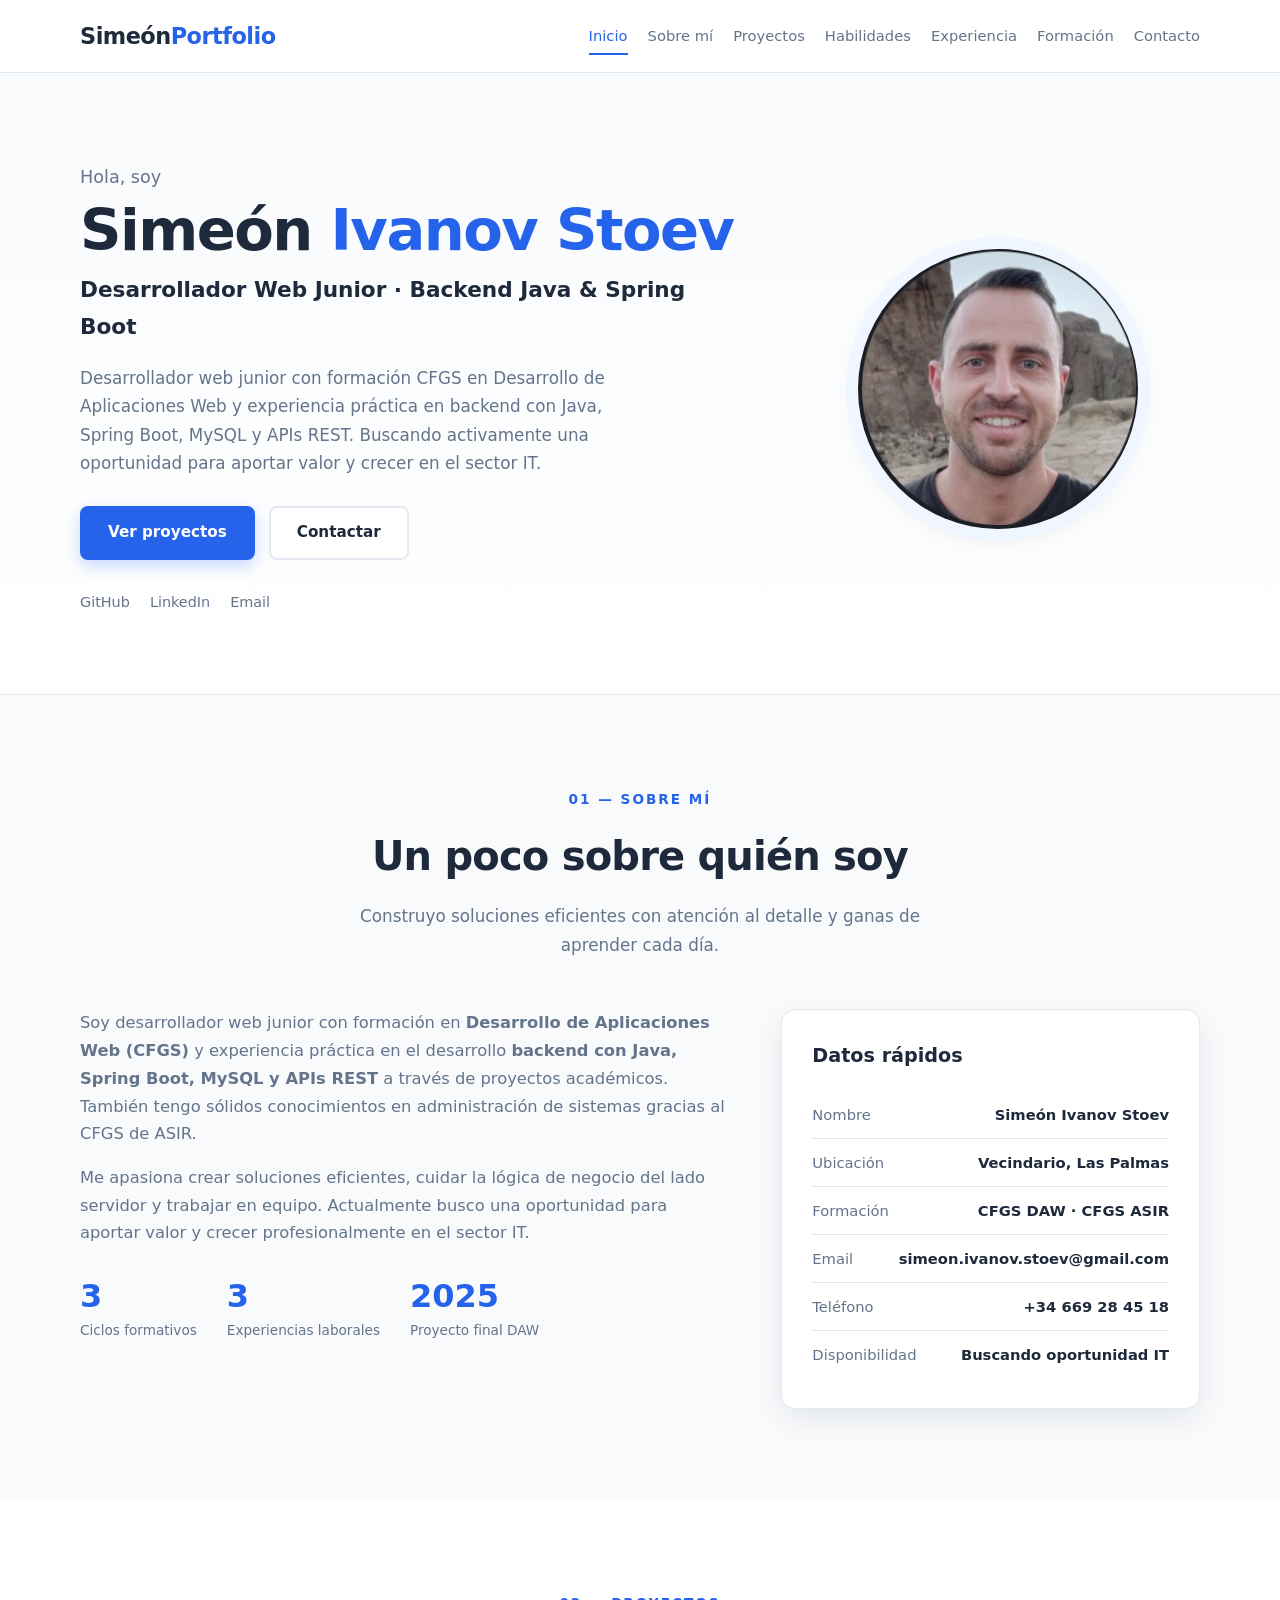
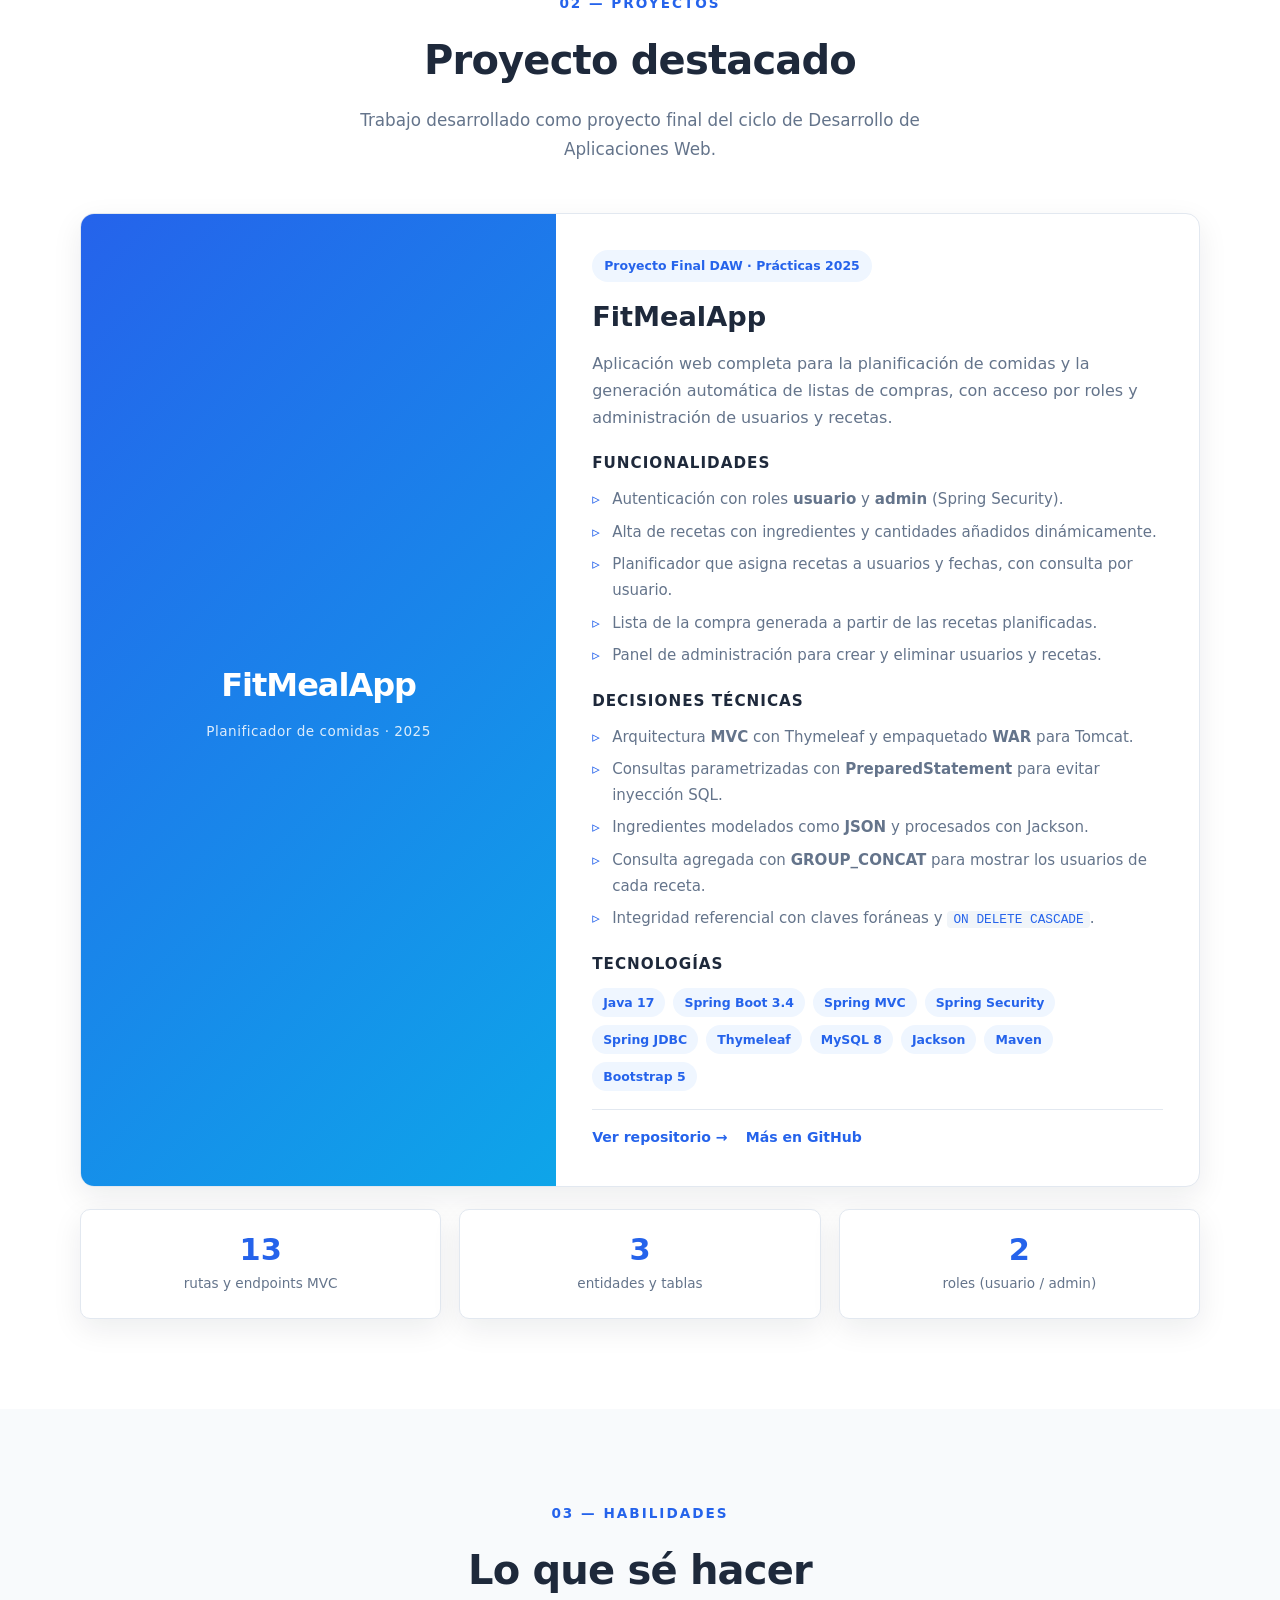
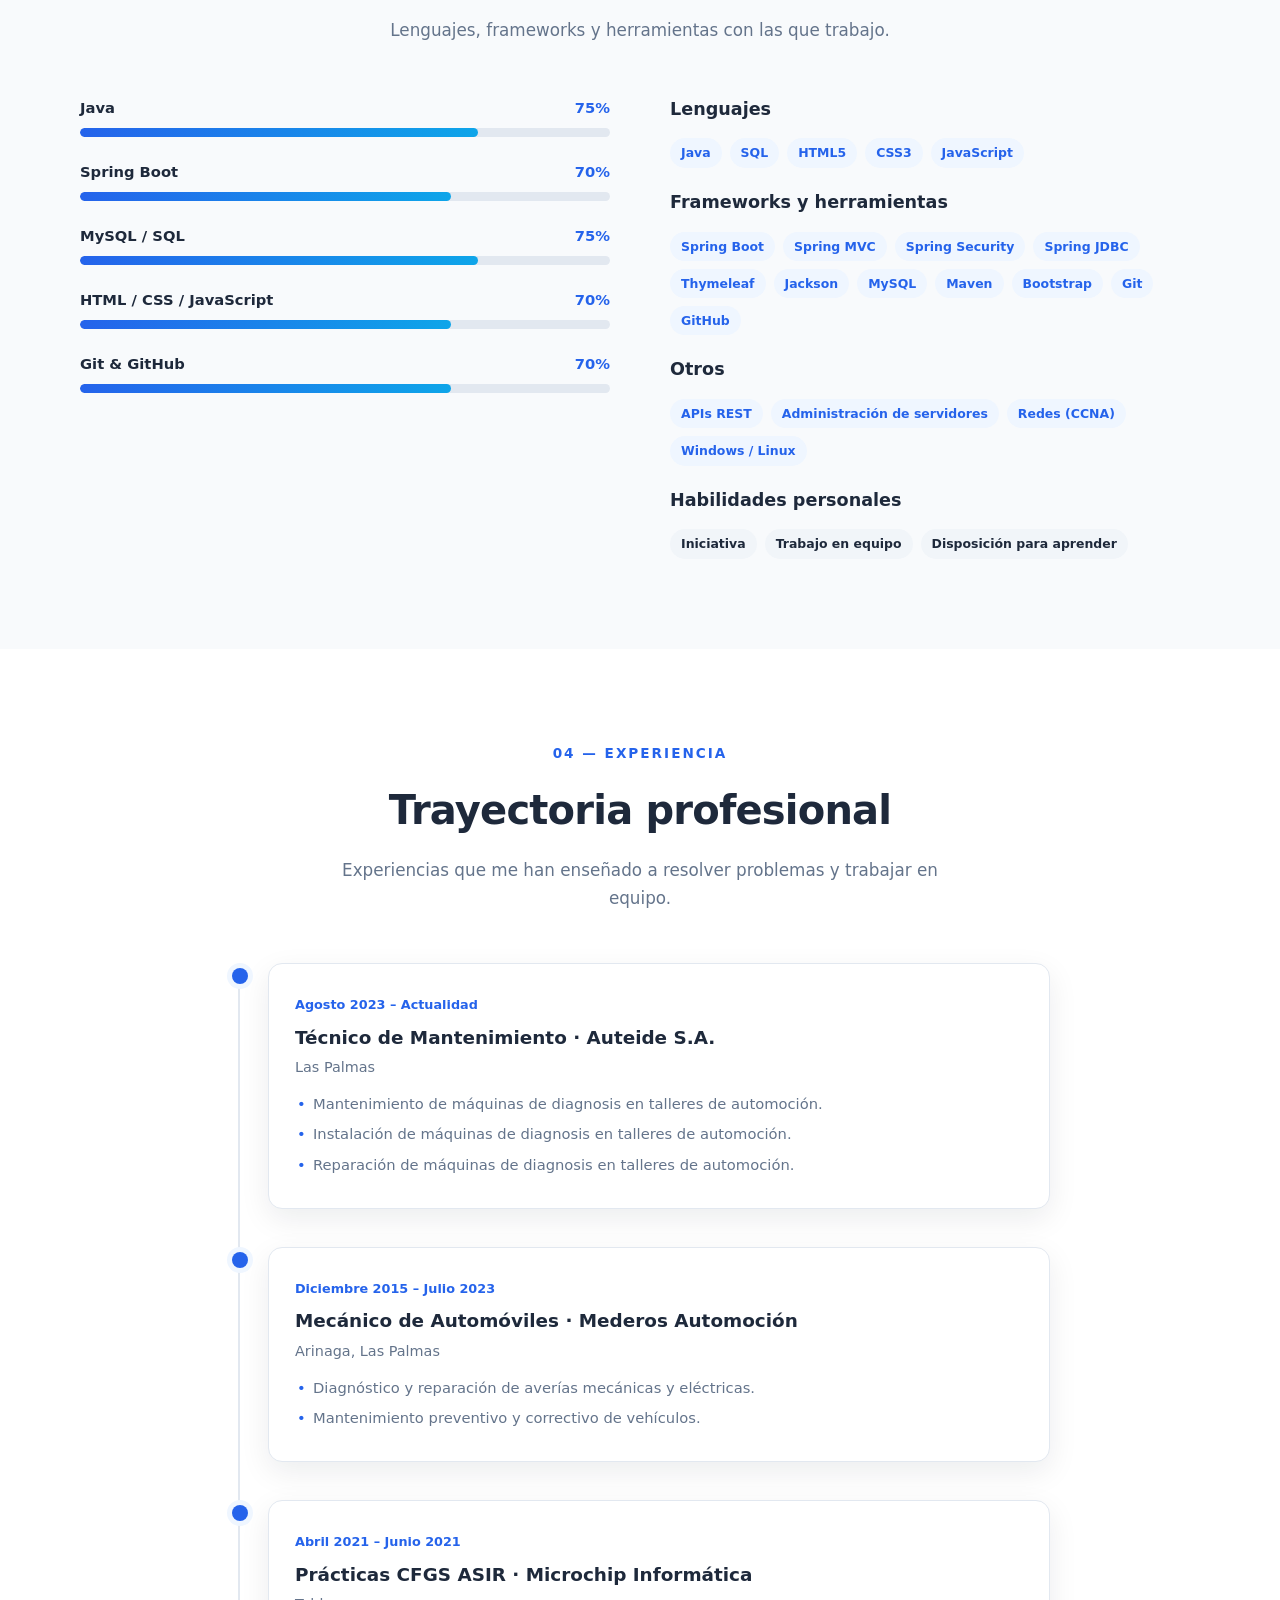
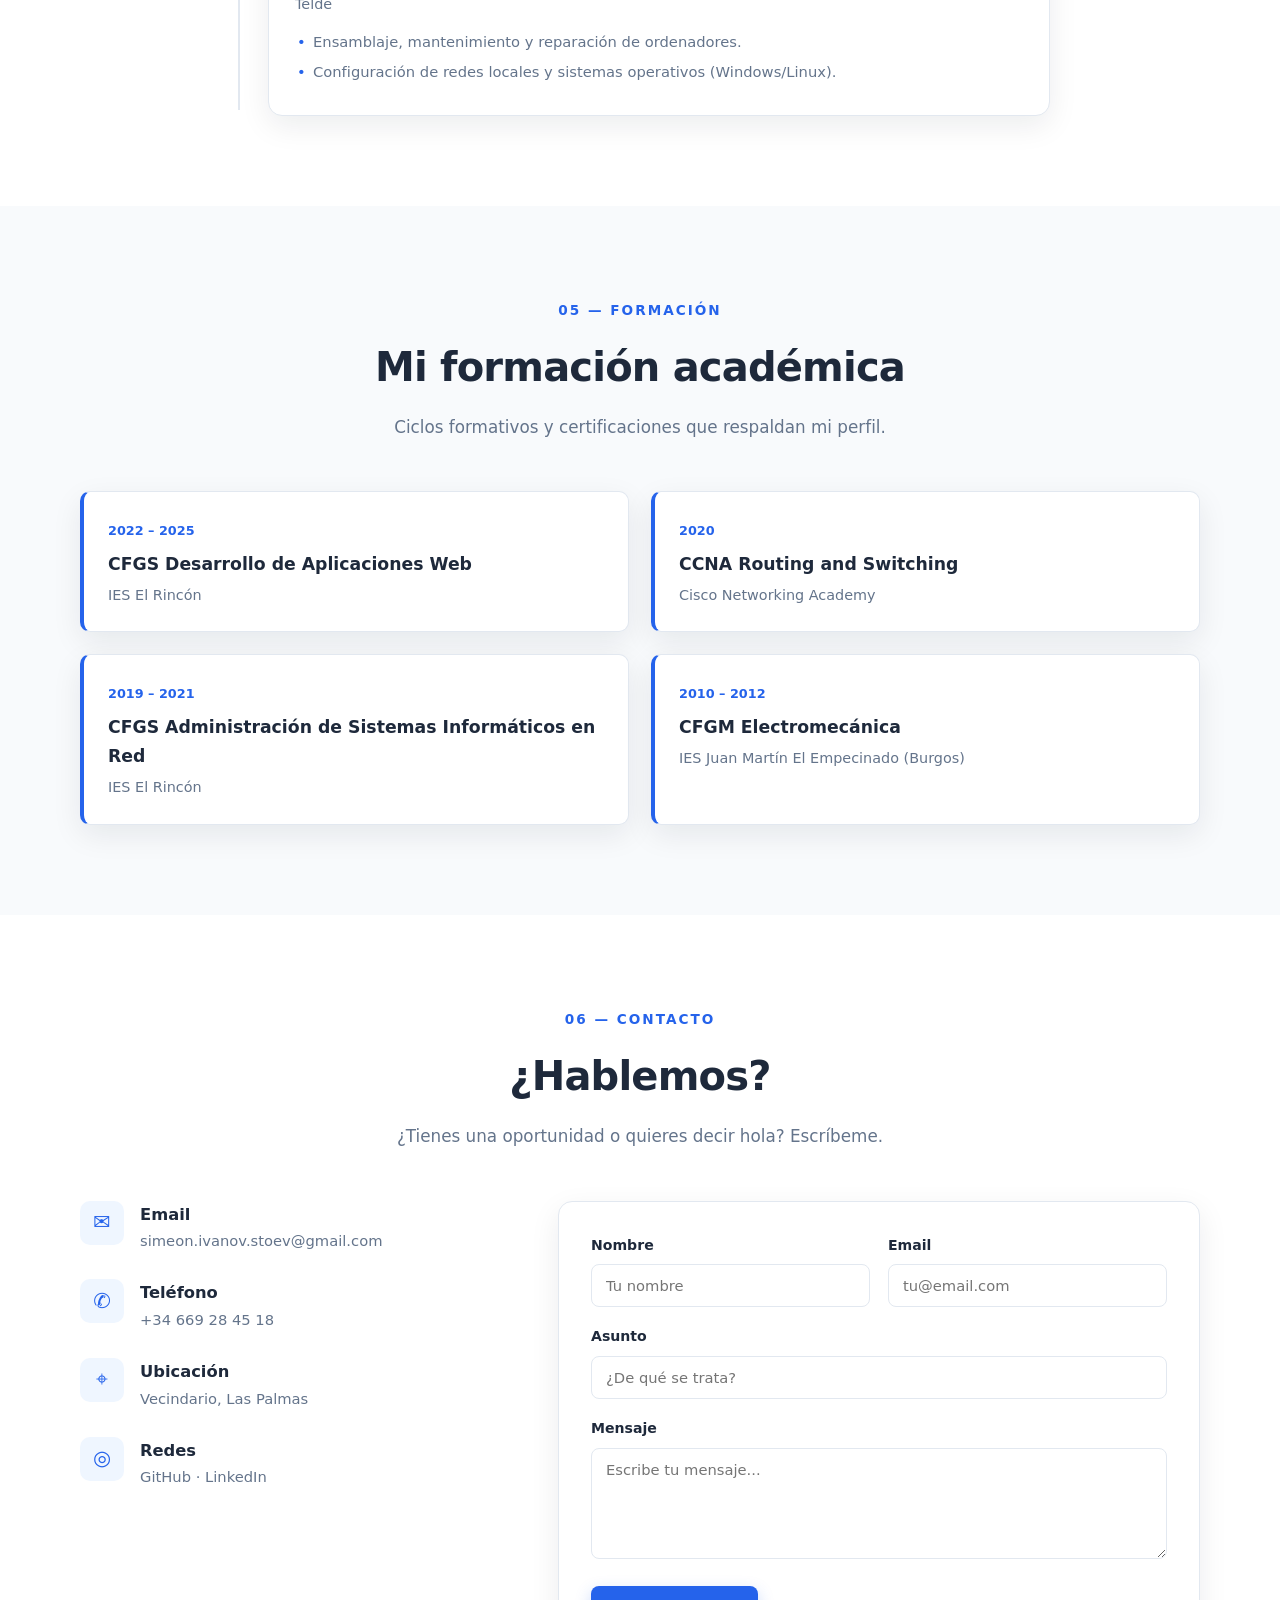
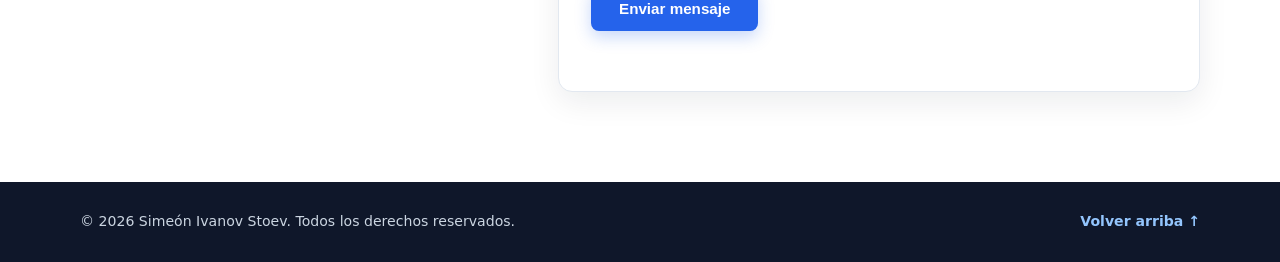
==== index.html @ 57c74ddd "Initial portfolio deployment" ====
<!DOCTYPE html>
<html lang="es">
<head>
  <meta charset="UTF-8" />
  <meta name="viewport" content="width=device-width, initial-scale=1.0" />
  <title>Simeón Ivanov Stoev | Desarrollador Web Junior</title>
  <meta name="description" content="Portfolio de Simeón Ivanov Stoev: proyectos, habilidades, experiencia y formación en desarrollo web y sistemas." />
  <link rel="stylesheet" href="styles.css" />
</head>
<body>
  <!-- ============ HEADER / NAV ============ -->
  <header class="site-header">
    <div class="container header-inner">
      <a href="#inicio" class="logo">Simeón<span>Portfolio</span></a>

      <button class="menu-toggle" id="menuToggle" aria-label="Abrir menú" aria-expanded="false">
        <span></span><span></span><span></span>
      </button>

      <nav class="nav" id="nav">
        <a href="#inicio" class="nav-link active">Inicio</a>
        <a href="#sobre-mi" class="nav-link">Sobre mí</a>
        <a href="#proyectos" class="nav-link">Proyectos</a>
        <a href="#habilidades" class="nav-link">Habilidades</a>
        <a href="#experiencia" class="nav-link">Experiencia</a>
        <a href="#formacion" class="nav-link">Formación</a>
        <a href="#contacto" class="nav-link">Contacto</a>
      </nav>
    </div>
  </header>

  <main>
    <!-- ============ HERO / INICIO ============ -->
    <section id="inicio" class="hero">
      <div class="container hero-inner">
        <div class="hero-text reveal">
          <p class="greeting">Hola, soy</p>
          <h1 class="hero-title">Simeón <span class="accent">Ivanov Stoev</span></h1>
          <h2 class="hero-subtitle">Desarrollador Web Junior · Backend Java &amp; Spring Boot</h2>
          <p class="hero-desc">
            Desarrollador web junior con formación CFGS en Desarrollo de Aplicaciones Web y
            experiencia práctica en backend con Java, Spring Boot, MySQL y APIs REST.
            Buscando activamente una oportunidad para aportar valor y crecer en el sector IT.
          </p>
          <div class="hero-actions">
            <a href="#proyectos" class="btn btn-primary">Ver proyectos</a>
            <a href="#contacto" class="btn btn-outline">Contactar</a>
          </div>
          <div class="social-links">
            <a href="https://github.com/Icemangtr1990" target="_blank" rel="noopener">GitHub</a>
            <a href="https://www.linkedin.com/in/sime%C3%B3n-ivanov-steov-91034862" target="_blank" rel="noopener">LinkedIn</a>
            <a href="mailto:simeon.ivanov.stoev@gmail.com">Email</a>
          </div>
        </div>
        <div class="hero-visual reveal">
          <div class="avatar-frame">
            <img src="foto.png" alt="Foto de Simeón Ivanov Stoev" class="avatar" />
          </div>
        </div>
      </div>
    </section>

    <!-- ============ SOBRE MÍ ============ -->
    <section id="sobre-mi" class="section section-alt">
      <div class="container">
        <div class="section-heading reveal">
          <span class="section-label">01 — Sobre mí</span>
          <h2>Un poco sobre quién soy</h2>
          <p class="section-lead">Construyo soluciones eficientes con atención al detalle y ganas de aprender cada día.</p>
        </div>

        <div class="about-grid">
          <div class="about-text reveal">
            <p>
              Soy desarrollador web junior con formación en <strong>Desarrollo de Aplicaciones Web (CFGS)</strong>
              y experiencia práctica en el desarrollo <strong>backend con Java, Spring Boot, MySQL y APIs REST</strong>
              a través de proyectos académicos. También tengo sólidos conocimientos en administración de sistemas
              gracias al CFGS de ASIR.
            </p>
            <p>
              Me apasiona crear soluciones eficientes, cuidar la lógica de negocio del lado servidor y trabajar
              en equipo. Actualmente busco una oportunidad para aportar valor y crecer profesionalmente en el
              sector IT.
            </p>
            <div class="stats">
              <div class="stat"><strong>3</strong><span>Ciclos formativos</span></div>
              <div class="stat"><strong>3</strong><span>Experiencias laborales</span></div>
              <div class="stat"><strong>2025</strong><span>Proyecto final DAW</span></div>
            </div>
          </div>
          <div class="about-card reveal">
            <h3>Datos rápidos</h3>
            <ul class="info-list">
              <li><span>Nombre</span><strong>Simeón Ivanov Stoev</strong></li>
              <li><span>Ubicación</span><strong>Vecindario, Las Palmas</strong></li>
              <li><span>Formación</span><strong>CFGS DAW · CFGS ASIR</strong></li>
              <li><span>Email</span><strong>simeon.ivanov.stoev@gmail.com</strong></li>
              <li><span>Teléfono</span><strong>+34 669 28 45 18</strong></li>
              <li><span>Disponibilidad</span><strong>Buscando oportunidad IT</strong></li>
            </ul>
          </div>
        </div>
      </div>
    </section>

    <!-- ============ PROYECTOS ============ -->
    <section id="proyectos" class="section">
      <div class="container">
        <div class="section-heading reveal">
          <span class="section-label">02 — Proyectos</span>
          <h2>Proyecto destacado</h2>
          <p class="section-lead">Trabajo desarrollado como proyecto final del ciclo de Desarrollo de Aplicaciones Web.</p>
        </div>

        <article class="featured-project reveal">
          <div class="featured-visual">
            <span>FitMealApp</span>
            <small>Planificador de comidas · 2025</small>
          </div>
          <div class="featured-body">
            <span class="project-badge">Proyecto Final DAW · Prácticas 2025</span>
            <h3>FitMealApp</h3>
            <p>
              Aplicación web completa para la planificación de comidas y la generación automática
              de listas de compras, con acceso por roles y administración de usuarios y recetas.
            </p>

            <h4>Funcionalidades</h4>
            <ul class="featured-list">
              <li>Autenticación con roles <strong>usuario</strong> y <strong>admin</strong> (Spring Security).</li>
              <li>Alta de recetas con ingredientes y cantidades añadidos dinámicamente.</li>
              <li>Planificador que asigna recetas a usuarios y fechas, con consulta por usuario.</li>
              <li>Lista de la compra generada a partir de las recetas planificadas.</li>
              <li>Panel de administración para crear y eliminar usuarios y recetas.</li>
            </ul>

            <h4>Decisiones técnicas</h4>
            <ul class="featured-list">
              <li>Arquitectura <strong>MVC</strong> con Thymeleaf y empaquetado <strong>WAR</strong> para Tomcat.</li>
              <li>Consultas parametrizadas con <strong>PreparedStatement</strong> para evitar inyección SQL.</li>
              <li>Ingredientes modelados como <strong>JSON</strong> y procesados con Jackson.</li>
              <li>Consulta agregada con <strong>GROUP_CONCAT</strong> para mostrar los usuarios de cada receta.</li>
              <li>Integridad referencial con claves foráneas y <code>ON DELETE CASCADE</code>.</li>
            </ul>

            <h4>Tecnologías</h4>
            <div class="tags">
              <span>Java 17</span><span>Spring Boot 3.4</span><span>Spring MVC</span>
              <span>Spring Security</span><span>Spring JDBC</span><span>Thymeleaf</span>
              <span>MySQL 8</span><span>Jackson</span><span>Maven</span><span>Bootstrap 5</span>
            </div>
            <div class="project-links">
              <a href="https://github.com/Icemangtr1990/FitMealApp" target="_blank" rel="noopener">Ver repositorio →</a>
              <a href="https://github.com/Icemangtr1990" target="_blank" rel="noopener">Más en GitHub</a>
            </div>
          </div>
        </article>

        <div class="project-highlights reveal">
          <div class="highlight"><strong>13</strong><span>rutas y endpoints MVC</span></div>
          <div class="highlight"><strong>3</strong><span>entidades y tablas</span></div>
          <div class="highlight"><strong>2</strong><span>roles (usuario / admin)</span></div>
        </div>
      </div>
    </section>

    <!-- ============ HABILIDADES ============ -->
    <section id="habilidades" class="section section-alt">
      <div class="container">
        <div class="section-heading reveal">
          <span class="section-label">03 — Habilidades</span>
          <h2>Lo que sé hacer</h2>
          <p class="section-lead">Lenguajes, frameworks y herramientas con las que trabajo.</p>
        </div>

        <div class="skills-layout">
          <div class="skills-bars reveal">
            <div class="skill">
              <div class="skill-info"><span>Java</span><span>75%</span></div>
              <div class="bar"><span style="--level: 75%"></span></div>
            </div>
            <div class="skill">
              <div class="skill-info"><span>Spring Boot</span><span>70%</span></div>
              <div class="bar"><span style="--level: 70%"></span></div>
            </div>
            <div class="skill">
              <div class="skill-info"><span>MySQL / SQL</span><span>75%</span></div>
              <div class="bar"><span style="--level: 75%"></span></div>
            </div>
            <div class="skill">
              <div class="skill-info"><span>HTML / CSS / JavaScript</span><span>70%</span></div>
              <div class="bar"><span style="--level: 70%"></span></div>
            </div>
            <div class="skill">
              <div class="skill-info"><span>Git &amp; GitHub</span><span>70%</span></div>
              <div class="bar"><span style="--level: 70%"></span></div>
            </div>
          </div>

          <div class="skills-tags reveal">
            <h3>Lenguajes</h3>
            <div class="tag-cloud">
              <span>Java</span><span>SQL</span><span>HTML5</span><span>CSS3</span><span>JavaScript</span>
            </div>
            <h3>Frameworks y herramientas</h3>
            <div class="tag-cloud">
              <span>Spring Boot</span><span>Spring MVC</span><span>Spring Security</span>
              <span>Spring JDBC</span><span>Thymeleaf</span><span>Jackson</span>
              <span>MySQL</span><span>Maven</span><span>Bootstrap</span><span>Git</span><span>GitHub</span>
            </div>
            <h3>Otros</h3>
            <div class="tag-cloud">
              <span>APIs REST</span><span>Administración de servidores</span>
              <span>Redes (CCNA)</span><span>Windows / Linux</span>
            </div>
            <h3>Habilidades personales</h3>
            <div class="tag-cloud soft">
              <span>Iniciativa</span><span>Trabajo en equipo</span><span>Disposición para aprender</span>
            </div>
          </div>
        </div>
      </div>
    </section>

    <!-- ============ EXPERIENCIA ============ -->
    <section id="experiencia" class="section">
      <div class="container">
        <div class="section-heading reveal">
          <span class="section-label">04 — Experiencia</span>
          <h2>Trayectoria profesional</h2>
          <p class="section-lead">Experiencias que me han enseñado a resolver problemas y trabajar en equipo.</p>
        </div>

        <div class="timeline">
          <article class="timeline-item reveal">
            <div class="timeline-marker"></div>
            <div class="timeline-content">
              <span class="timeline-date">Agosto 2023 – Actualidad</span>
              <h3>Técnico de Mantenimiento · Auteide S.A.</h3>
              <p class="timeline-place">Las Palmas</p>
              <ul>
                <li>Mantenimiento de máquinas de diagnosis en talleres de automoción.</li>
                <li>Instalación de máquinas de diagnosis en talleres de automoción.</li>
                <li>Reparación de máquinas de diagnosis en talleres de automoción.</li>
              </ul>
            </div>
          </article>

          <article class="timeline-item reveal">
            <div class="timeline-marker"></div>
            <div class="timeline-content">
              <span class="timeline-date">Diciembre 2015 – Julio 2023</span>
              <h3>Mecánico de Automóviles · Mederos Automoción</h3>
              <p class="timeline-place">Arinaga, Las Palmas</p>
              <ul>
                <li>Diagnóstico y reparación de averías mecánicas y eléctricas.</li>
                <li>Mantenimiento preventivo y correctivo de vehículos.</li>
              </ul>
            </div>
          </article>

          <article class="timeline-item reveal">
            <div class="timeline-marker"></div>
            <div class="timeline-content">
              <span class="timeline-date">Abril 2021 – Junio 2021</span>
              <h3>Prácticas CFGS ASIR · Microchip Informática</h3>
              <p class="timeline-place">Telde</p>
              <ul>
                <li>Ensamblaje, mantenimiento y reparación de ordenadores.</li>
                <li>Configuración de redes locales y sistemas operativos (Windows/Linux).</li>
              </ul>
            </div>
          </article>
        </div>
      </div>
    </section>

    <!-- ============ FORMACIÓN ============ -->
    <section id="formacion" class="section section-alt">
      <div class="container">
        <div class="section-heading reveal">
          <span class="section-label">05 — Formación</span>
          <h2>Mi formación académica</h2>
          <p class="section-lead">Ciclos formativos y certificaciones que respaldan mi perfil.</p>
        </div>

        <div class="education-grid">
          <article class="edu-card reveal">
            <span class="edu-year">2022 – 2025</span>
            <h3>CFGS Desarrollo de Aplicaciones Web</h3>
            <p class="edu-place">IES El Rincón</p>
          </article>
          <article class="edu-card reveal">
            <span class="edu-year">2020</span>
            <h3>CCNA Routing and Switching</h3>
            <p class="edu-place">Cisco Networking Academy</p>
          </article>
          <article class="edu-card reveal">
            <span class="edu-year">2019 – 2021</span>
            <h3>CFGS Administración de Sistemas Informáticos en Red</h3>
            <p class="edu-place">IES El Rincón</p>
          </article>
          <article class="edu-card reveal">
            <span class="edu-year">2010 – 2012</span>
            <h3>CFGM Electromecánica</h3>
            <p class="edu-place">IES Juan Martín El Empecinado (Burgos)</p>
          </article>
        </div>
      </div>
    </section>

    <!-- ============ CONTACTO ============ -->
    <section id="contacto" class="section">
      <div class="container">
        <div class="section-heading reveal">
          <span class="section-label">06 — Contacto</span>
          <h2>¿Hablemos?</h2>
          <p class="section-lead">¿Tienes una oportunidad o quieres decir hola? Escríbeme.</p>
        </div>

        <div class="contact-layout">
          <div class="contact-info reveal">
            <div class="contact-item">
              <div class="contact-icon">✉</div>
              <div><h3>Email</h3><p>simeon.ivanov.stoev@gmail.com</p></div>
            </div>
            <div class="contact-item">
              <div class="contact-icon">✆</div>
              <div><h3>Teléfono</h3><p>+34 669 28 45 18</p></div>
            </div>
            <div class="contact-item">
              <div class="contact-icon">⌖</div>
              <div><h3>Ubicación</h3><p>Vecindario, Las Palmas</p></div>
            </div>
            <div class="contact-item">
              <div class="contact-icon">◎</div>
              <div><h3>Redes</h3><p>GitHub · LinkedIn</p></div>
            </div>
          </div>

          <form class="contact-form reveal" id="contactForm">
            <div class="form-row">
              <div class="form-group">
                <label for="nombre">Nombre</label>
                <input type="text" id="nombre" name="nombre" placeholder="Tu nombre" required />
              </div>
              <div class="form-group">
                <label for="email">Email</label>
                <input type="email" id="email" name="email" placeholder="tu@email.com" required />
              </div>
            </div>
            <div class="form-group">
              <label for="asunto">Asunto</label>
              <input type="text" id="asunto" name="asunto" placeholder="¿De qué se trata?" />
            </div>
            <div class="form-group">
              <label for="mensaje">Mensaje</label>
              <textarea id="mensaje" name="mensaje" rows="5" placeholder="Escribe tu mensaje..." required></textarea>
            </div>
            <button type="submit" class="btn btn-primary">Enviar mensaje</button>
            <p class="form-status" id="formStatus" role="status"></p>
          </form>
        </div>
      </div>
    </section>
  </main>

  <!-- ============ FOOTER ============ -->
  <footer class="site-footer">
    <div class="container footer-inner">
      <p>&copy; <span id="year"></span> Simeón Ivanov Stoev. Todos los derechos reservados.</p>
      <a href="#inicio" class="back-to-top">Volver arriba ↑</a>
    </div>
  </footer>

  <script src="script.js"></script>
</body>
</html>
---- styles.css ----
/* ===================== BASE ===================== */
:root {
  --primary: #2563eb;
  --primary-dark: #1d4ed8;
  --accent: #0ea5e9;
  --text: #1e293b;
  --text-muted: #64748b;
  --bg: #ffffff;
  --bg-alt: #f8fafc;
  --border: #e2e8f0;
  --card: #ffffff;
  --shadow: 0 10px 30px rgba(15, 23, 42, 0.08);
  --shadow-hover: 0 18px 40px rgba(15, 23, 42, 0.14);
  --radius: 14px;
  --max-w: 1120px;
}

* { margin: 0; padding: 0; box-sizing: border-box; }

html { scroll-behavior: smooth; scroll-padding-top: 80px; }

body {
  font-family: "Segoe UI", system-ui, -apple-system, "Helvetica Neue", Arial, sans-serif;
  color: var(--text);
  background: var(--bg);
  line-height: 1.7;
  -webkit-font-smoothing: antialiased;
}

a { text-decoration: none; color: inherit; }
img { max-width: 100%; display: block; }
ul { list-style: none; }

.container { width: 90%; max-width: var(--max-w); margin: 0 auto; }

/* ===================== HEADER ===================== */
.site-header {
  position: sticky;
  top: 0;
  z-index: 100;
  background: rgba(255, 255, 255, 0.92);
  backdrop-filter: blur(10px);
  border-bottom: 1px solid var(--border);
}

.header-inner {
  display: flex;
  align-items: center;
  justify-content: space-between;
  min-height: 72px;
}

.logo { font-size: 1.4rem; font-weight: 800; letter-spacing: -0.5px; color: var(--text); }
.logo span { color: var(--primary); }

.nav { display: flex; gap: 20px; align-items: center; }
.nav-link {
  font-size: 0.92rem;
  font-weight: 500;
  color: var(--text-muted);
  padding: 6px 0;
  position: relative;
  transition: color 0.25s ease;
}
.nav-link::after {
  content: "";
  position: absolute;
  left: 0; bottom: 0;
  width: 0; height: 2px;
  background: var(--primary);
  transition: width 0.25s ease;
}
.nav-link:hover, .nav-link.active { color: var(--primary); }
.nav-link:hover::after, .nav-link.active::after { width: 100%; }

.menu-toggle {
  display: none;
  flex-direction: column;
  gap: 5px;
  background: none;
  border: none;
  cursor: pointer;
  padding: 8px;
}
.menu-toggle span {
  display: block;
  width: 24px; height: 2px;
  background: var(--text);
  border-radius: 2px;
  transition: 0.3s ease;
}

/* ===================== BUTTONS ===================== */
.btn {
  display: inline-block;
  padding: 12px 26px;
  border-radius: 8px;
  font-weight: 600;
  font-size: 0.95rem;
  transition: transform 0.2s ease, background 0.2s ease, box-shadow 0.2s ease;
  cursor: pointer;
  border: 2px solid transparent;
}
.btn:hover { transform: translateY(-2px); }
.btn-primary {
  background: var(--primary);
  color: #fff;
  box-shadow: 0 6px 16px rgba(37, 99, 235, 0.25);
}
.btn-primary:hover { background: var(--primary-dark); box-shadow: 0 10px 22px rgba(37, 99, 235, 0.35); }
.btn-outline { border-color: var(--border); color: var(--text); background: #fff; }
.btn-outline:hover { border-color: var(--primary); color: var(--primary); }

/* ===================== HERO ===================== */
.hero {
  padding: 90px 0 80px;
  background: linear-gradient(180deg, #f8fafc 0%, #ffffff 100%);
  border-bottom: 1px solid var(--border);
}
.hero-inner {
  display: grid;
  grid-template-columns: 1.3fr 0.8fr;
  gap: 60px;
  align-items: center;
}
.greeting { font-size: 1.1rem; color: var(--text-muted); font-weight: 500; margin-bottom: 6px; }
.hero-title { font-size: clamp(2.3rem, 5vw, 3.6rem); line-height: 1.1; letter-spacing: -1.5px; font-weight: 800; }
.hero-title .accent { color: var(--primary); }
.hero-subtitle { font-size: 1.35rem; color: var(--text); font-weight: 600; margin: 10px 0 18px; }
.hero-desc { color: var(--text-muted); max-width: 540px; font-size: 1.05rem; margin-bottom: 28px; }
.hero-actions { display: flex; gap: 14px; flex-wrap: wrap; }
.social-links { display: flex; gap: 20px; margin-top: 30px; }
.social-links a { color: var(--text-muted); font-weight: 500; font-size: 0.9rem; transition: color 0.2s ease; }
.social-links a:hover { color: var(--primary); }

.avatar-frame {
  position: relative;
  width: 280px; height: 280px;
  margin: 0 auto;
  border-radius: 50%;
  overflow: hidden;
  box-shadow: 0 0 0 12px #eff6ff, var(--shadow);
  background: #eff6ff;
}
.avatar {
  position: absolute;
  top: 50%; left: 50%;
  width: 112%; height: 112%;
  transform: translate(-50%, -50%);
  object-fit: cover;
  object-position: center;
  display: block;
}

/* ===================== SECTIONS ===================== */
.section { padding: 90px 0; }
.section-alt { background: var(--bg-alt); }
.section-heading { max-width: 640px; margin: 0 auto 50px; text-align: center; }
.section-label { color: var(--primary); font-weight: 700; font-size: 0.85rem; letter-spacing: 2px; text-transform: uppercase; }
.section-heading h2 { font-size: clamp(1.8rem, 4vw, 2.5rem); letter-spacing: -0.8px; margin: 10px 0 12px; }
.section-lead { color: var(--text-muted); font-size: 1.05rem; }

/* ===================== ABOUT ===================== */
.about-grid { display: grid; grid-template-columns: 1.4fr 0.9fr; gap: 50px; align-items: start; }
.about-text p { color: var(--text-muted); margin-bottom: 16px; font-size: 1.02rem; }
.stats { display: flex; gap: 30px; margin-top: 30px; flex-wrap: wrap; }
.stat strong { display: block; font-size: 2rem; color: var(--primary); line-height: 1.2; }
.stat span { font-size: 0.85rem; color: var(--text-muted); }

.about-card {
  background: var(--card);
  padding: 30px;
  border-radius: var(--radius);
  box-shadow: var(--shadow);
  border: 1px solid var(--border);
}
.about-card h3 { margin-bottom: 18px; font-size: 1.2rem; }
.info-list li { display: flex; justify-content: space-between; gap: 16px; padding: 11px 0; border-bottom: 1px solid var(--border); font-size: 0.92rem; }
.info-list li:last-child { border-bottom: none; }
.info-list span { color: var(--text-muted); }
.info-list strong { text-align: right; }

/* ===================== PROJECTS ===================== */
.projects-grid { display: grid; grid-template-columns: repeat(3, 1fr); gap: 28px; }
.project-card {
  background: var(--card);
  border-radius: var(--radius);
  overflow: hidden;
  box-shadow: var(--shadow);
  border: 1px solid var(--border);
  transition: transform 0.3s ease, box-shadow 0.3s ease;
}
.project-card:hover { transform: translateY(-6px); box-shadow: var(--shadow-hover); }
.project-image {
  height: 160px;
  display: flex; align-items: center; justify-content: center;
  color: #fff; font-weight: 700; font-size: 1.05rem; letter-spacing: 1px;
}
.p1 { background: linear-gradient(135deg, #2563eb, #60a5fa); }
.p2 { background: linear-gradient(135deg, #0891b2, #67e8f9); }
.p3 { background: linear-gradient(135deg, #7c3aed, #c4b5fd); }
.p4 { background: linear-gradient(135deg, #059669, #6ee7b7); }
.p5 { background: linear-gradient(135deg, #db2777, #f9a8d4); }
.p6 { background: linear-gradient(135deg, #ea580c, #fdba74); }
.project-body { padding: 22px; }
.project-body h3 { font-size: 1.15rem; margin-bottom: 8px; }
.project-body p { color: var(--text-muted); font-size: 0.92rem; margin-bottom: 14px; }
.tags, .tag-cloud { display: flex; flex-wrap: wrap; gap: 8px; }
.tags span, .tag-cloud span {
  background: #eff6ff;
  color: var(--primary);
  padding: 4px 11px;
  border-radius: 20px;
  font-size: 0.78rem;
  font-weight: 600;
}
.project-links { display: flex; gap: 18px; margin-top: 18px; padding-top: 16px; border-top: 1px solid var(--border); }
.project-links a { color: var(--primary); font-size: 0.88rem; font-weight: 600; }
.project-links a:hover { text-decoration: underline; }

/* ===================== FEATURED PROJECT ===================== */
.featured-project {
  display: grid;
  grid-template-columns: 0.85fr 1.15fr;
  background: var(--card);
  border: 1px solid var(--border);
  border-radius: var(--radius);
  overflow: hidden;
  box-shadow: var(--shadow);
}
.featured-visual {
  background: linear-gradient(135deg, #2563eb, #0ea5e9);
  color: #fff;
  display: flex;
  flex-direction: column;
  align-items: center;
  justify-content: center;
  gap: 8px;
  min-height: 300px;
  font-size: 2rem;
  font-weight: 800;
  letter-spacing: -1px;
  text-align: center;
  padding: 20px;
}
.featured-visual small { font-size: 0.85rem; font-weight: 500; letter-spacing: 0.5px; opacity: 0.85; }
.featured-body { padding: 36px; }
.featured-body code { background: #f1f5f9; padding: 1px 6px; border-radius: 4px; font-size: 0.85em; color: var(--primary); }
.project-badge {
  display: inline-block;
  background: #eff6ff;
  color: var(--primary);
  font-size: 0.78rem;
  font-weight: 700;
  padding: 5px 12px;
  border-radius: 20px;
  margin-bottom: 12px;
}
.featured-body h3 { font-size: 1.7rem; margin-bottom: 10px; }
.featured-body > p { color: var(--text-muted); margin-bottom: 20px; }
.featured-body h4 { font-size: 0.95rem; text-transform: uppercase; letter-spacing: 1px; margin: 20px 0 10px; color: var(--text); }
.featured-list { margin-bottom: 6px; }
.featured-list li { position: relative; padding-left: 20px; margin-bottom: 7px; color: var(--text-muted); font-size: 0.94rem; }
.featured-list li::before { content: "▹"; position: absolute; left: 0; color: var(--primary); }

.project-highlights { display: grid; grid-template-columns: repeat(3, 1fr); gap: 18px; margin-top: 22px; }
.highlight {
  background: var(--card);
  border: 1px solid var(--border);
  border-radius: 10px;
  padding: 22px;
  text-align: center;
  box-shadow: var(--shadow);
}
.highlight strong { display: block; font-size: 1.9rem; color: var(--primary); line-height: 1.2; }
.highlight span { font-size: 0.85rem; color: var(--text-muted); }

/* ===================== TIMELINE (EXPERIENCIA) ===================== */
.timeline { position: relative; max-width: 820px; margin: 0 auto; padding-left: 38px; }
.timeline::before { content: ""; position: absolute; left: 8px; top: 6px; bottom: 6px; width: 2px; background: var(--border); }
.timeline-item { position: relative; margin-bottom: 38px; }
.timeline-item:last-child { margin-bottom: 0; }
.timeline-marker {
  position: absolute; left: -36px; top: 5px;
  width: 16px; height: 16px;
  border-radius: 50%;
  background: var(--primary);
  box-shadow: 0 0 0 5px #eff6ff;
}
.timeline-content { background: var(--card); border: 1px solid var(--border); border-radius: var(--radius); padding: 26px; box-shadow: var(--shadow); }
.timeline-date { display: inline-block; font-size: 0.8rem; font-weight: 700; color: var(--primary); margin-bottom: 6px; }
.timeline-content h3 { font-size: 1.15rem; margin-bottom: 2px; }
.timeline-place { color: var(--text-muted); font-size: 0.9rem; margin-bottom: 12px; }
.timeline-content ul li { position: relative; padding-left: 18px; font-size: 0.92rem; color: var(--text-muted); margin-bottom: 5px; }
.timeline-content ul li::before { content: "•"; position: absolute; left: 2px; color: var(--primary); }

/* ===================== EDUCACIÓN ===================== */
.education-grid { display: grid; grid-template-columns: repeat(2, 1fr); gap: 22px; }
.edu-card { background: var(--card); border: 1px solid var(--border); border-left: 4px solid var(--primary); border-radius: 10px; padding: 24px; box-shadow: var(--shadow); }
.edu-year { font-size: 0.8rem; font-weight: 700; color: var(--primary); }
.edu-card h3 { font-size: 1.08rem; margin: 6px 0 4px; }
.edu-place { color: var(--text-muted); font-size: 0.9rem; }

/* ===================== SKILLS ===================== */
.skills-layout { display: grid; grid-template-columns: 1fr 1fr; gap: 60px; }
.skill { margin-bottom: 22px; }
.skill-info { display: flex; justify-content: space-between; font-size: 0.92rem; font-weight: 600; margin-bottom: 8px; }
.skill-info span:last-child { color: var(--primary); }
.bar { height: 9px; background: #e2e8f0; border-radius: 10px; overflow: hidden; }
.bar span {
  display: block; height: 100%;
  width: var(--level);
  background: linear-gradient(90deg, var(--primary), var(--accent));
  border-radius: 10px;
  transform: scaleX(0);
  transform-origin: left;
  transition: transform 1s ease;
}
.skills-bars.in-view .bar span { transform: scaleX(1); }
.skills-tags h3 { font-size: 1.1rem; margin: 20px 0 14px; }
.skills-tags h3:first-child { margin-top: 0; }
.tag-cloud.soft span { background: #f1f5f9; color: var(--text); }

/* ===================== CONTACT ===================== */
.contact-layout { display: grid; grid-template-columns: 0.8fr 1.2fr; gap: 50px; }
.contact-item { display: flex; gap: 16px; align-items: flex-start; margin-bottom: 26px; }
.contact-icon {
  flex: 0 0 44px; height: 44px;
  background: #eff6ff; color: var(--primary);
  border-radius: 10px;
  display: flex; align-items: center; justify-content: center;
  font-size: 1.3rem;
}
.contact-item h3 { font-size: 1.02rem; }
.contact-item p { color: var(--text-muted); font-size: 0.92rem; }

.contact-form { background: var(--card); padding: 32px; border-radius: var(--radius); box-shadow: var(--shadow); border: 1px solid var(--border); }
.form-row { display: grid; grid-template-columns: 1fr 1fr; gap: 18px; }
.form-group { margin-bottom: 18px; }
.form-group label { display: block; font-size: 0.88rem; font-weight: 600; margin-bottom: 7px; }
.form-group input, .form-group textarea {
  width: 100%;
  padding: 12px 14px;
  border: 1px solid var(--border);
  border-radius: 8px;
  font-family: inherit;
  font-size: 0.92rem;
  color: var(--text);
  background: #fff;
  transition: border-color 0.2s ease, box-shadow 0.2s ease;
  resize: vertical;
}
.form-group input:focus, .form-group textarea:focus {
  outline: none;
  border-color: var(--primary);
  box-shadow: 0 0 0 3px rgba(37, 99, 235, 0.12);
}
.form-status { margin-top: 14px; font-size: 0.9rem; font-weight: 600; color: #059669; min-height: 1em; }

/* ===================== FOOTER ===================== */
.site-footer { background: #0f172a; color: #cbd5e1; padding: 28px 0; }
.footer-inner { display: flex; justify-content: space-between; align-items: center; gap: 16px; flex-wrap: wrap; font-size: 0.88rem; }
.back-to-top { color: #93c5fd; font-weight: 600; }
.back-to-top:hover { color: #fff; }

/* ===================== ANIMATIONS ===================== */
.reveal { opacity: 0; transform: translateY(26px); transition: opacity 0.7s ease, transform 0.7s ease; }
.reveal.in-view { opacity: 1; transform: translateY(0); }
.project-card:nth-child(2), .project-card:nth-child(5) { transition-delay: 0.08s; }
.project-card:nth-child(3), .project-card:nth-child(6) { transition-delay: 0.16s; }

/* ===================== RESPONSIVE ===================== */
@media (max-width: 960px) {
  .hero-inner, .about-grid, .skills-layout, .contact-layout, .featured-project, .education-grid { grid-template-columns: 1fr; }
  .featured-visual { min-height: 180px; }
  .hero-inner { text-align: center; }
  .hero-desc { margin-left: auto; margin-right: auto; }
  .hero-actions, .social-links { justify-content: center; }
  .projects-grid { grid-template-columns: repeat(2, 1fr); }
  .avatar-frame { width: 220px; height: 220px; }
}

@media (max-width: 700px) {
  .menu-toggle { display: flex; }
  .nav {
    position: absolute;
    top: 72px; left: 0; right: 0;
    background: #fff;
    flex-direction: column;
    gap: 0;
    padding: 10px 5%;
    border-bottom: 1px solid var(--border);
    box-shadow: var(--shadow);
    display: none;
  }
  .nav.open { display: flex; }
  .nav-link { width: 100%; padding: 13px 0; border-bottom: 1px solid var(--border); }
  .nav-link:last-child { border-bottom: none; }
  .nav-link::after { display: none; }
  .menu-toggle.active span:nth-child(1) { transform: translateY(7px) rotate(45deg); }
  .menu-toggle.active span:nth-child(2) { opacity: 0; }
  .menu-toggle.active span:nth-child(3) { transform: translateY(-7px) rotate(-45deg); }
  .projects-grid { grid-template-columns: 1fr; }
  .project-highlights { grid-template-columns: 1fr; }
  .form-row { grid-template-columns: 1fr; }
  .section { padding: 65px 0; }
  .hero { padding: 60px 0; }
  .stats { gap: 20px; }
}

@media (prefers-reduced-motion: reduce) {
  *, *::before, *::after { animation-duration: 0.01ms !important; transition-duration: 0.01ms !important; scroll-behavior: auto !important; }
  .reveal { opacity: 1; transform: none; }
}
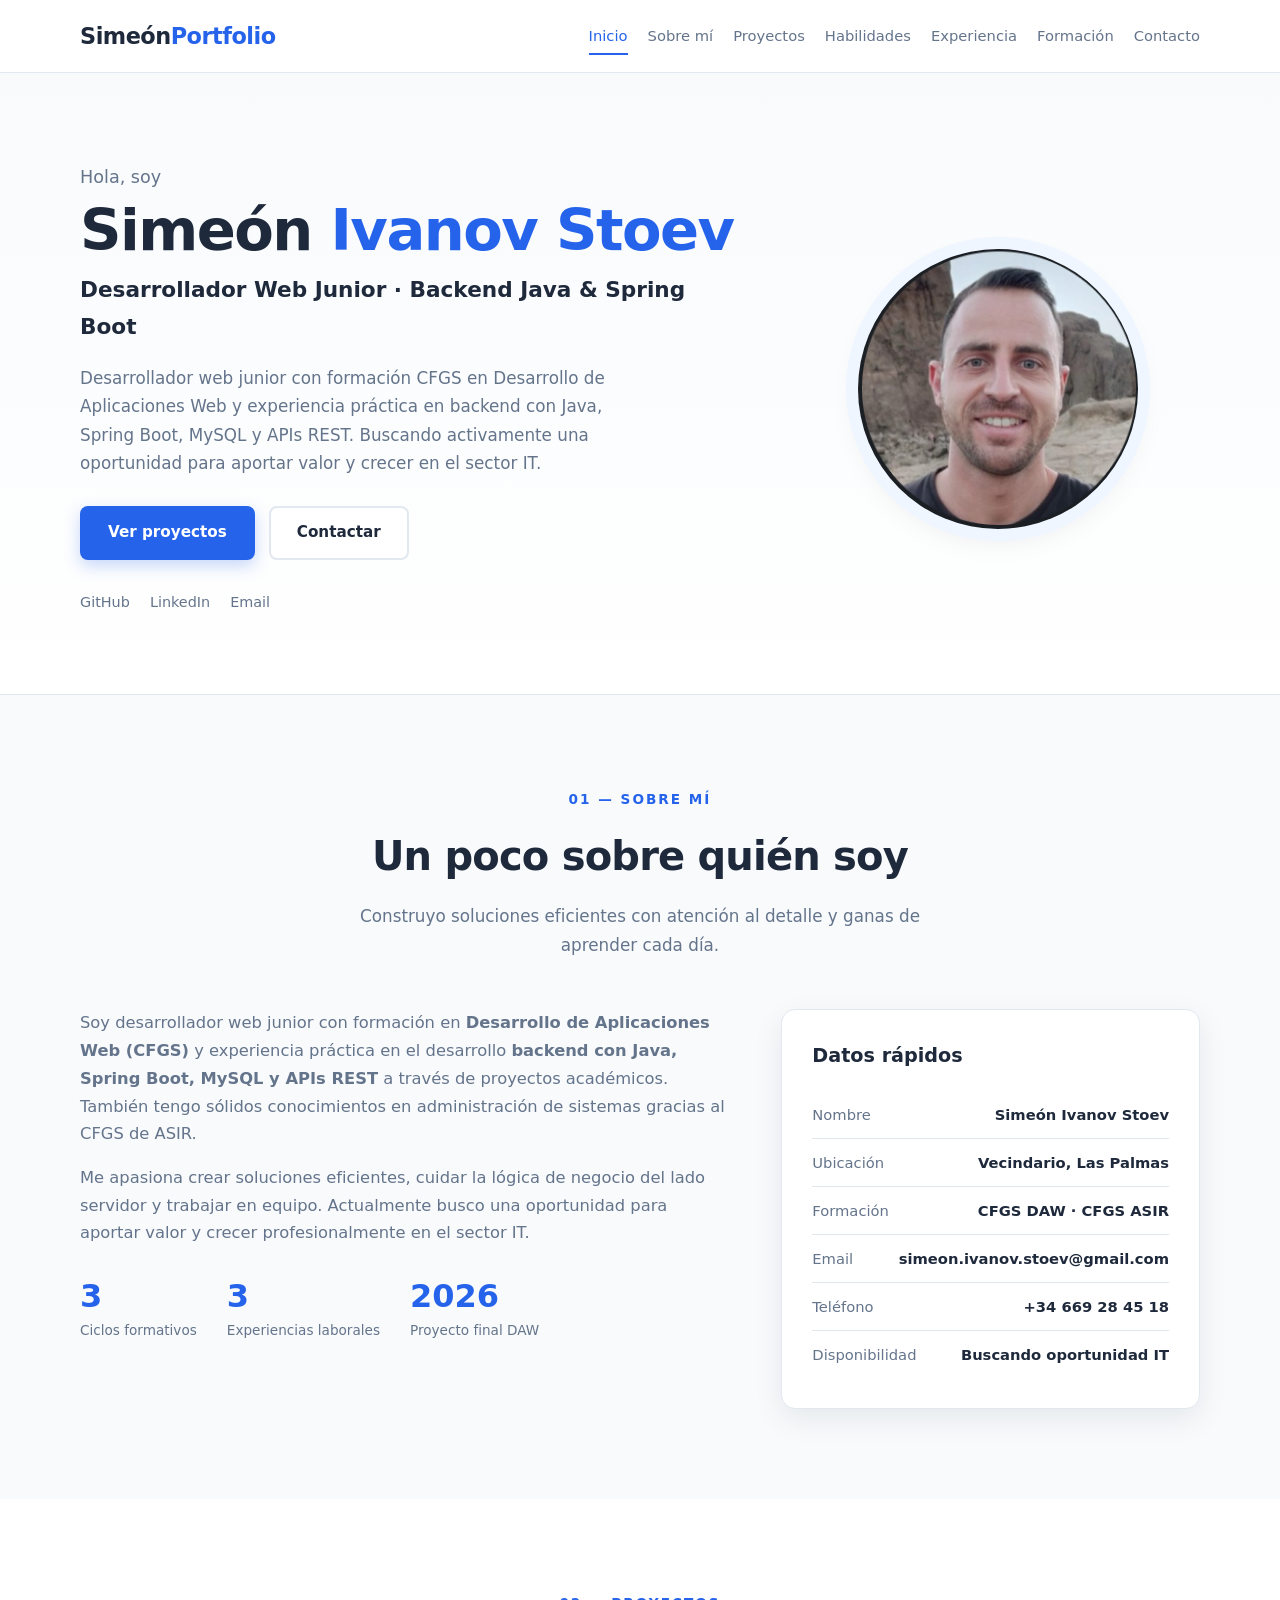
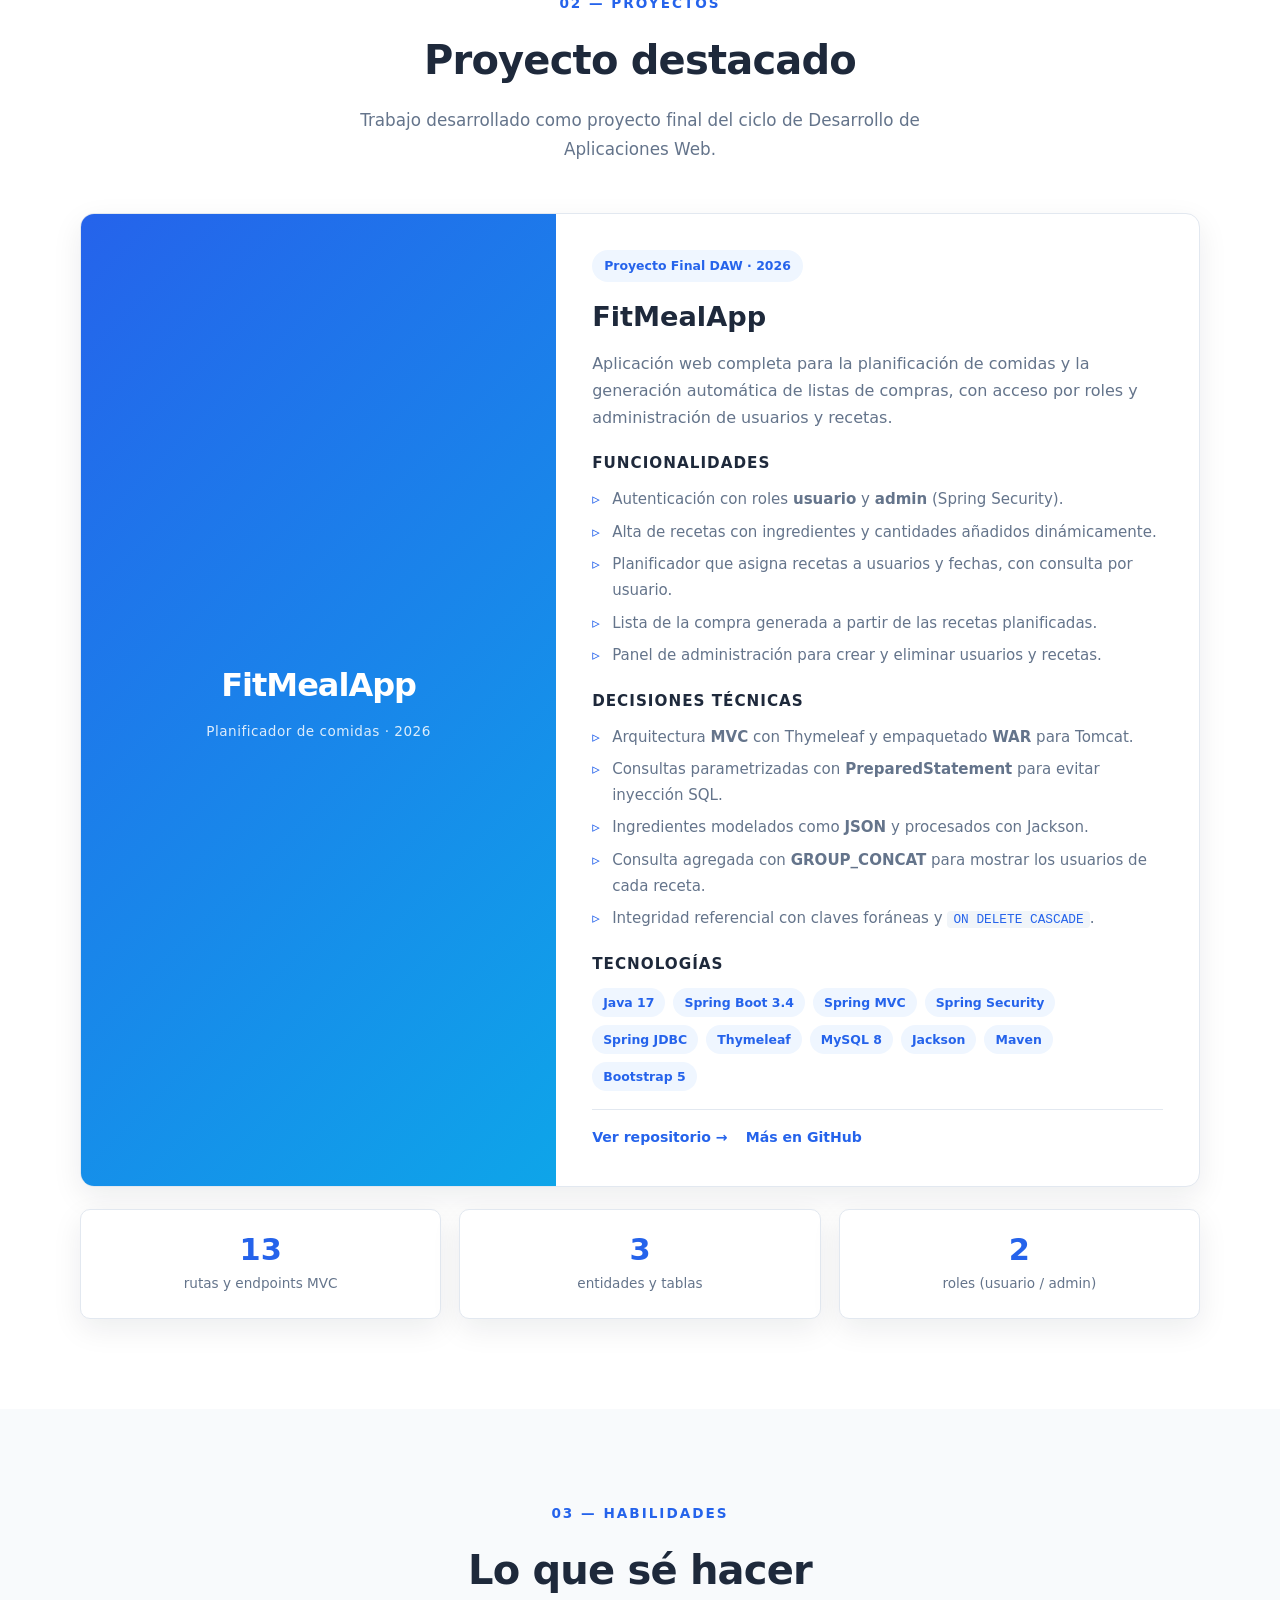
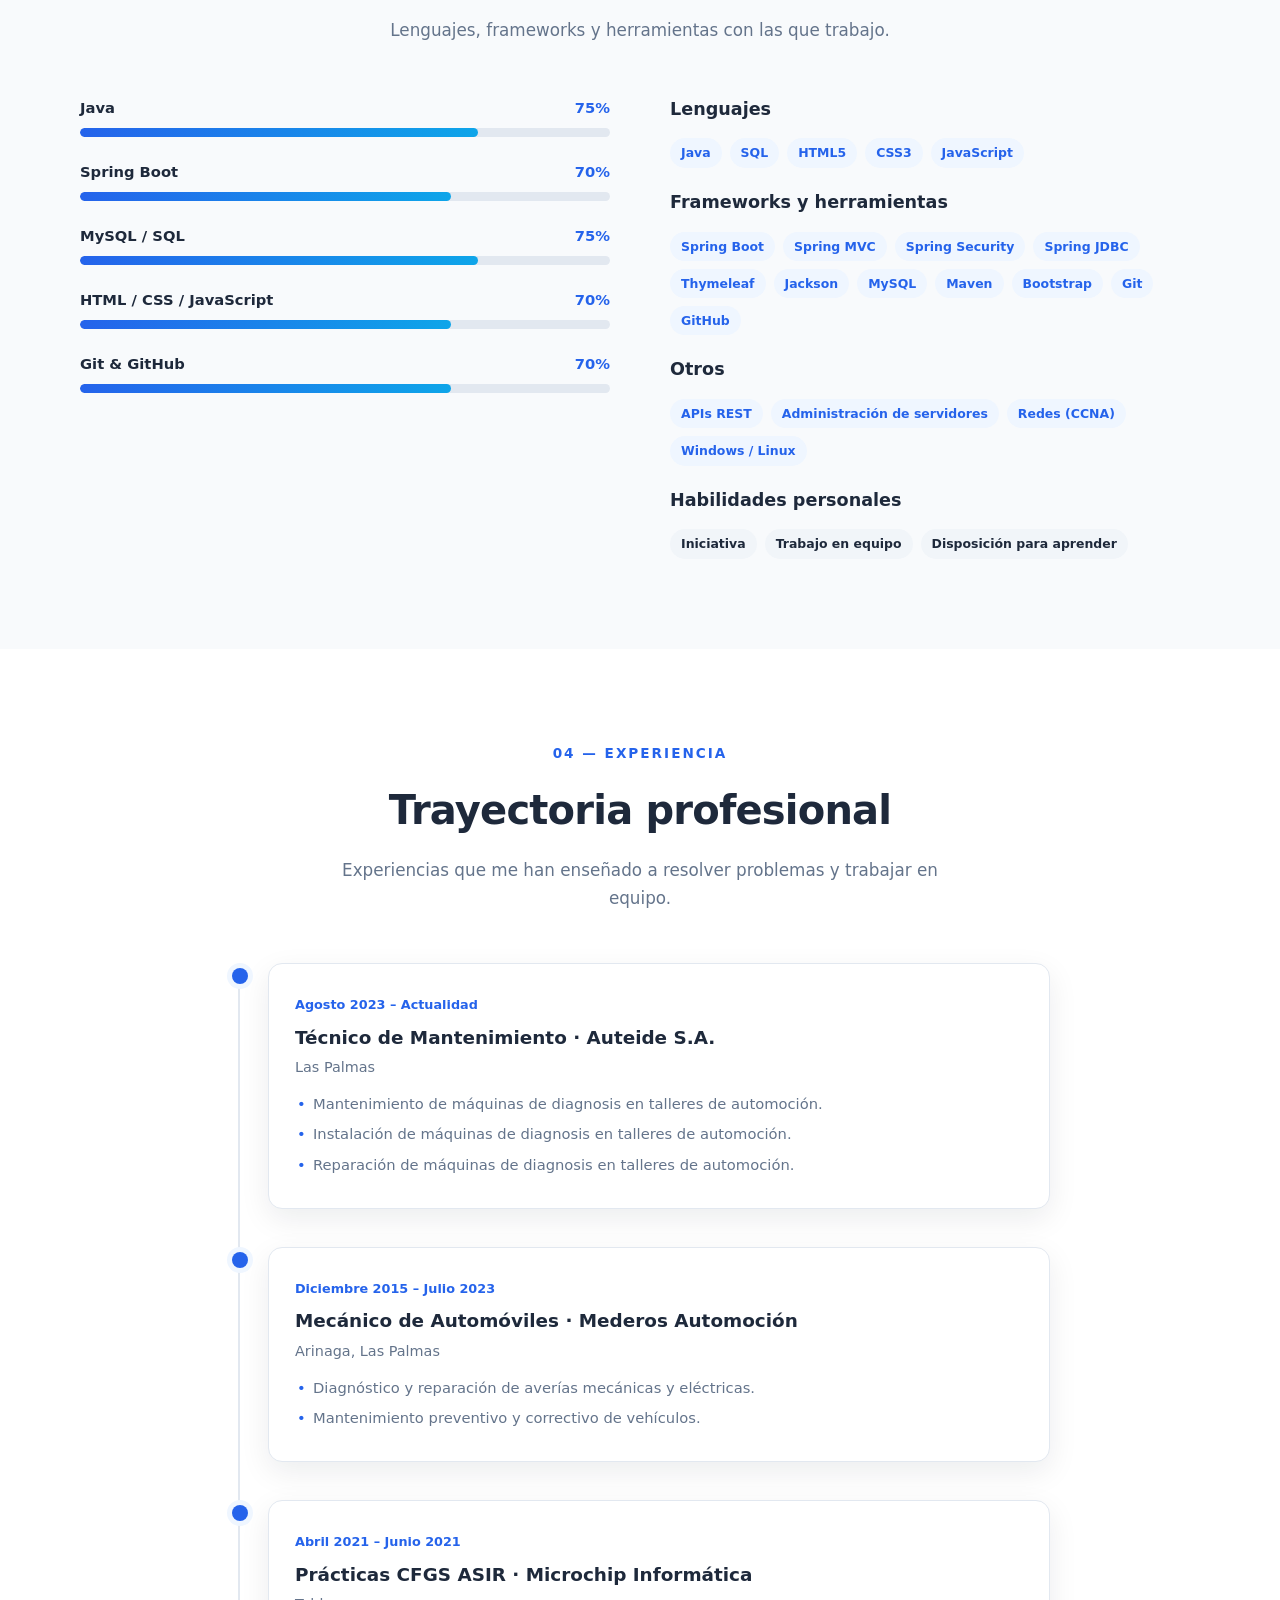
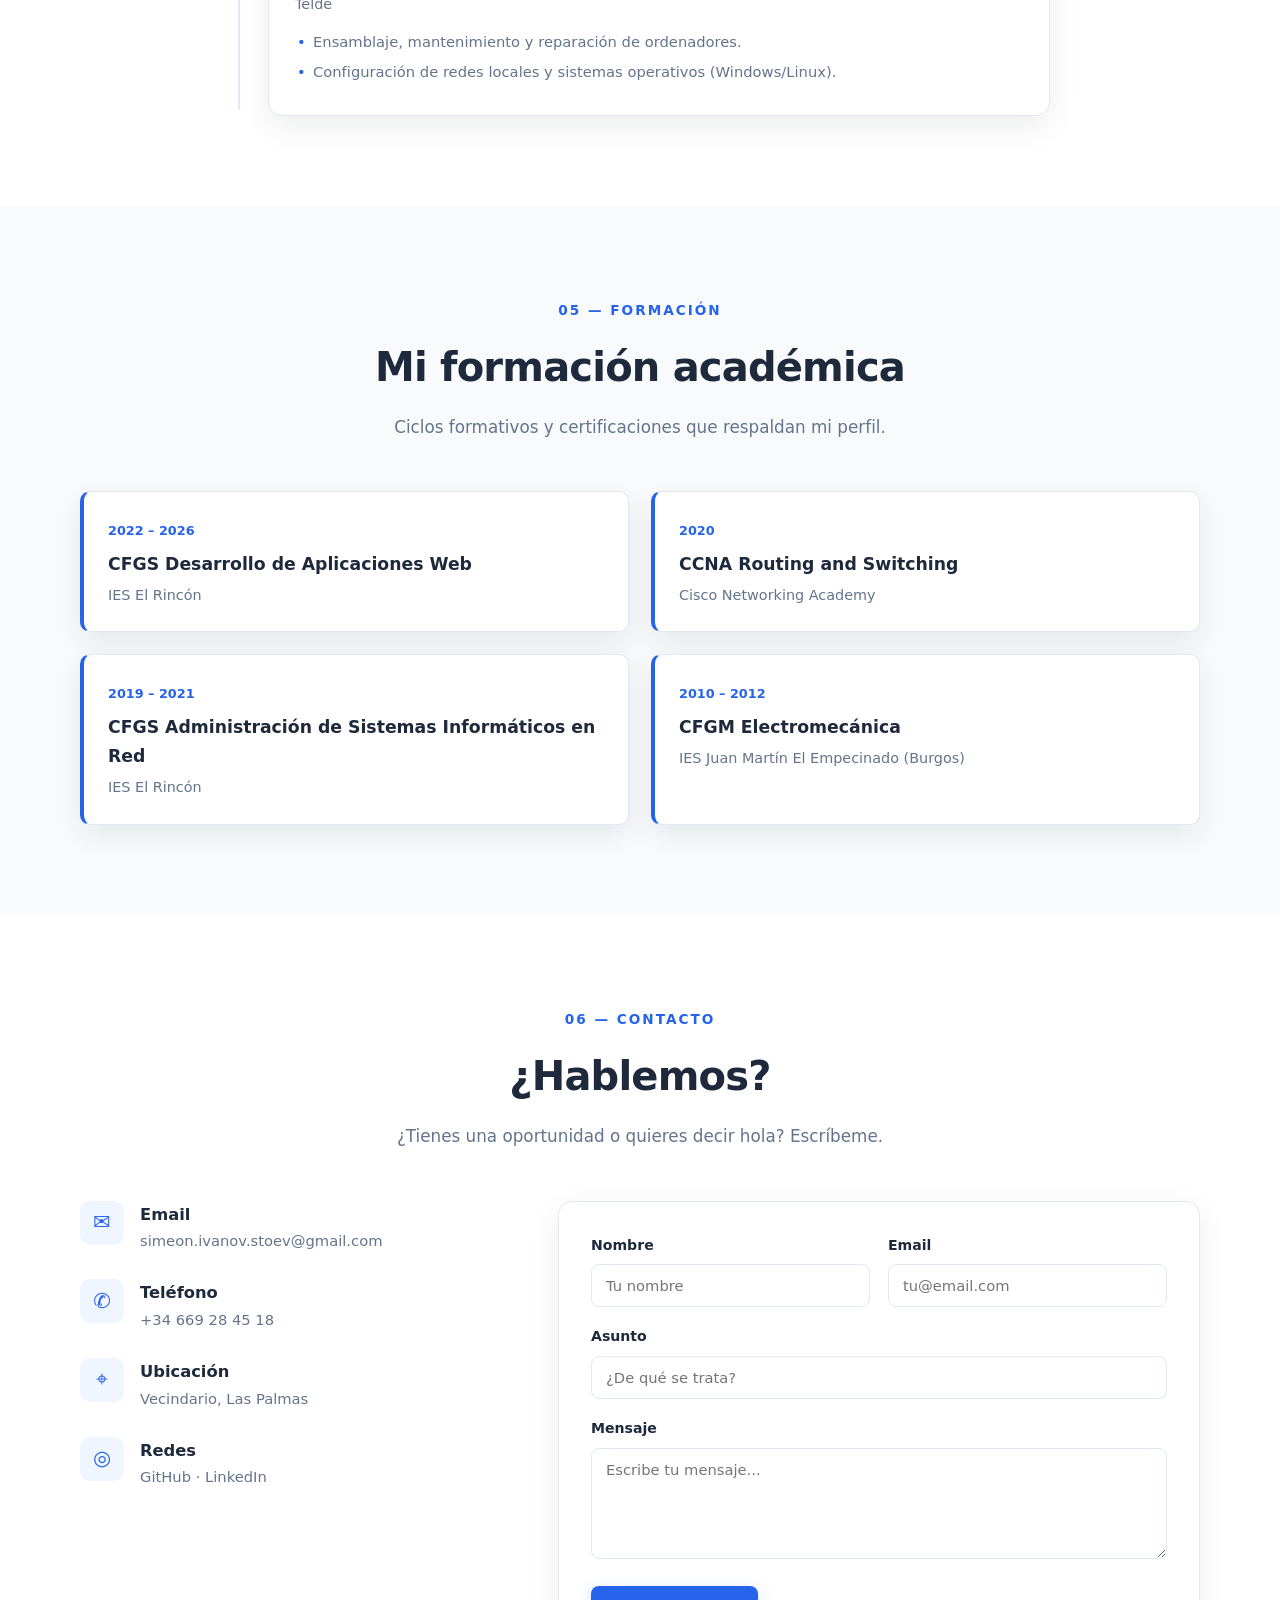
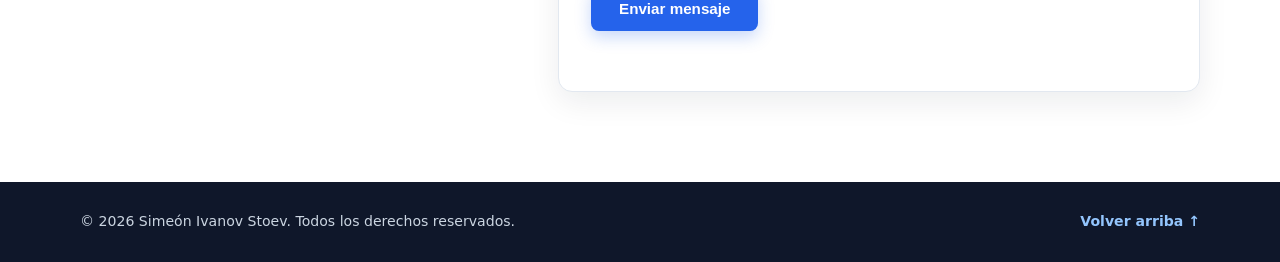
==== commit 210476dc: "Update graduation year to 2026" ====
--- a/index.html
+++ b/index.html
@@ -85,7 +85,7 @@
             <div class="stats">
               <div class="stat"><strong>3</strong><span>Ciclos formativos</span></div>
               <div class="stat"><strong>3</strong><span>Experiencias laborales</span></div>
-              <div class="stat"><strong>2025</strong><span>Proyecto final DAW</span></div>
+              <div class="stat"><strong>2026</strong><span>Proyecto final DAW</span></div>
             </div>
           </div>
           <div class="about-card reveal">
@@ -115,10 +115,10 @@
         <article class="featured-project reveal">
           <div class="featured-visual">
             <span>FitMealApp</span>
-            <small>Planificador de comidas · 2025</small>
+            <small>Planificador de comidas · 2026</small>
           </div>
           <div class="featured-body">
-            <span class="project-badge">Proyecto Final DAW · Prácticas 2025</span>
+            <span class="project-badge">Proyecto Final DAW · 2026</span>
             <h3>FitMealApp</h3>
             <p>
               Aplicación web completa para la planificación de comidas y la generación automática
@@ -286,7 +286,7 @@
 
         <div class="education-grid">
           <article class="edu-card reveal">
-            <span class="edu-year">2022 – 2025</span>
+            <span class="edu-year">2022 – 2026</span>
             <h3>CFGS Desarrollo de Aplicaciones Web</h3>
             <p class="edu-place">IES El Rincón</p>
           </article>
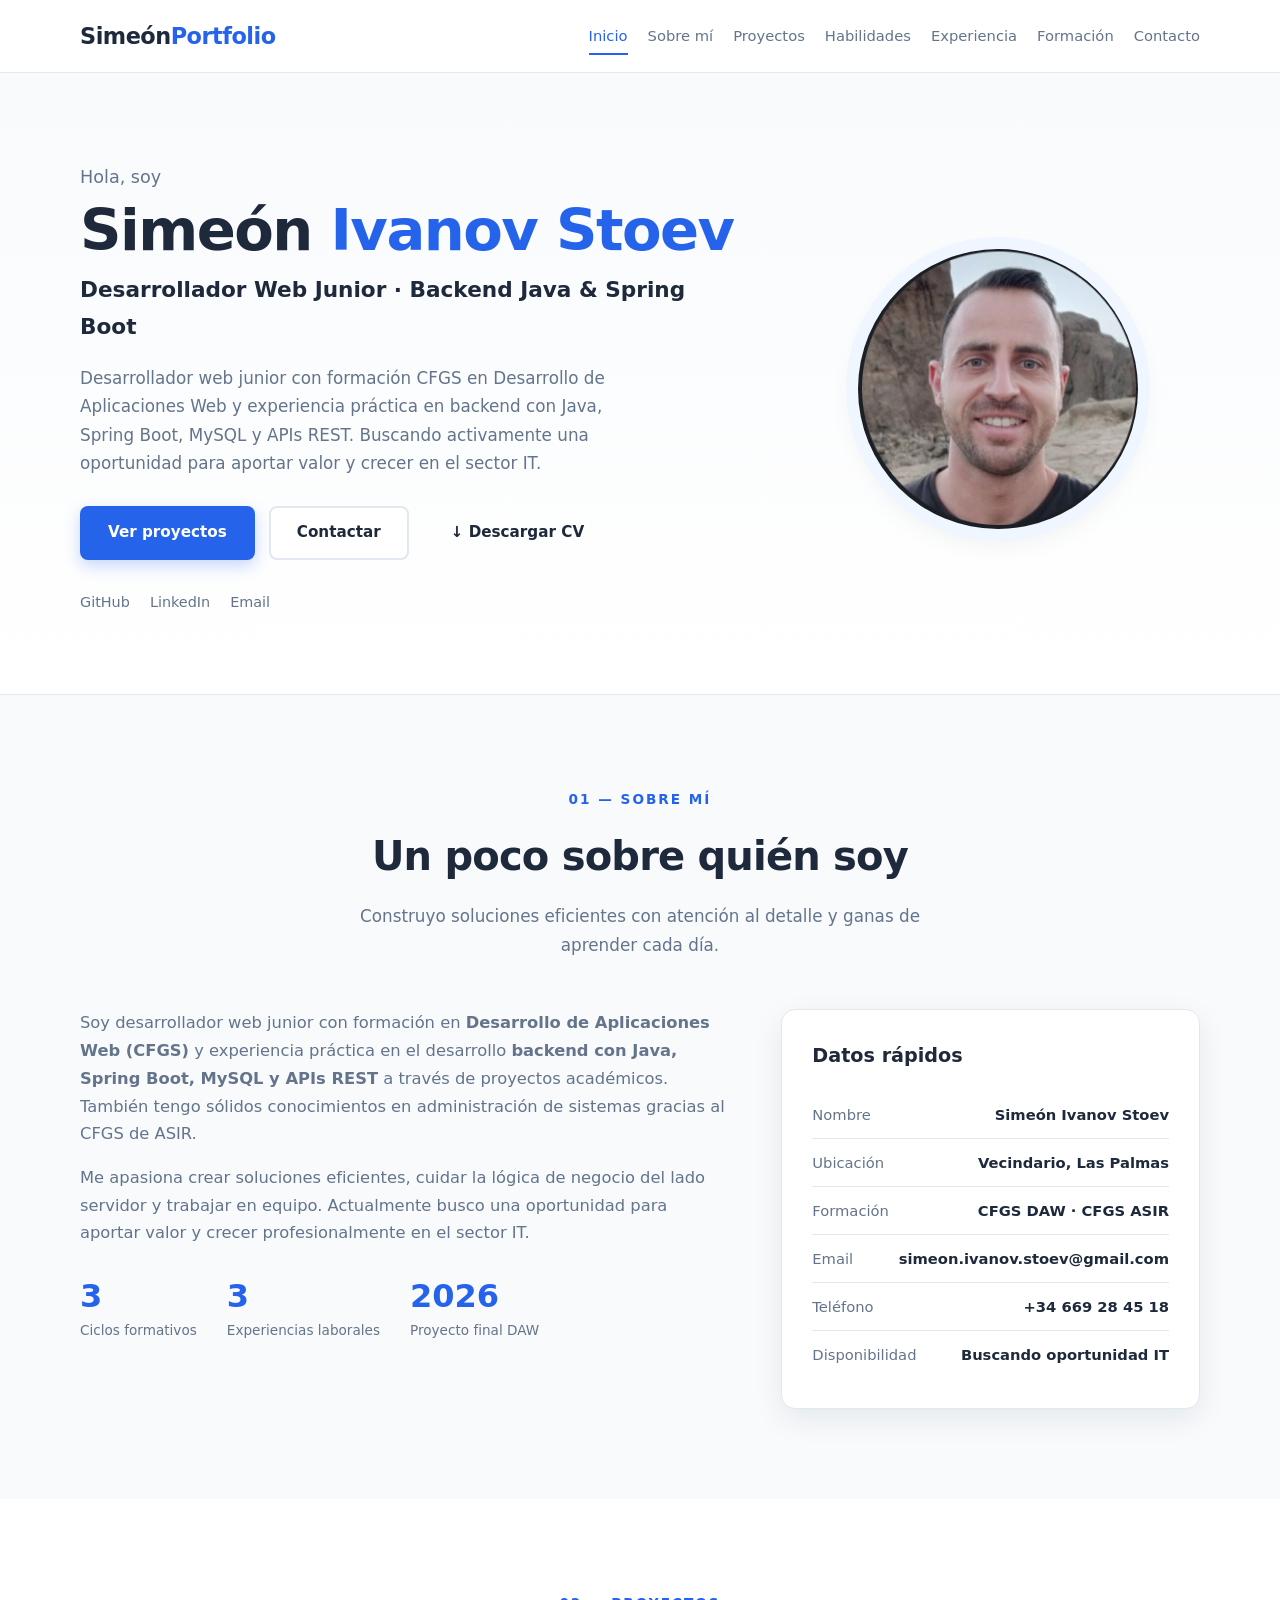
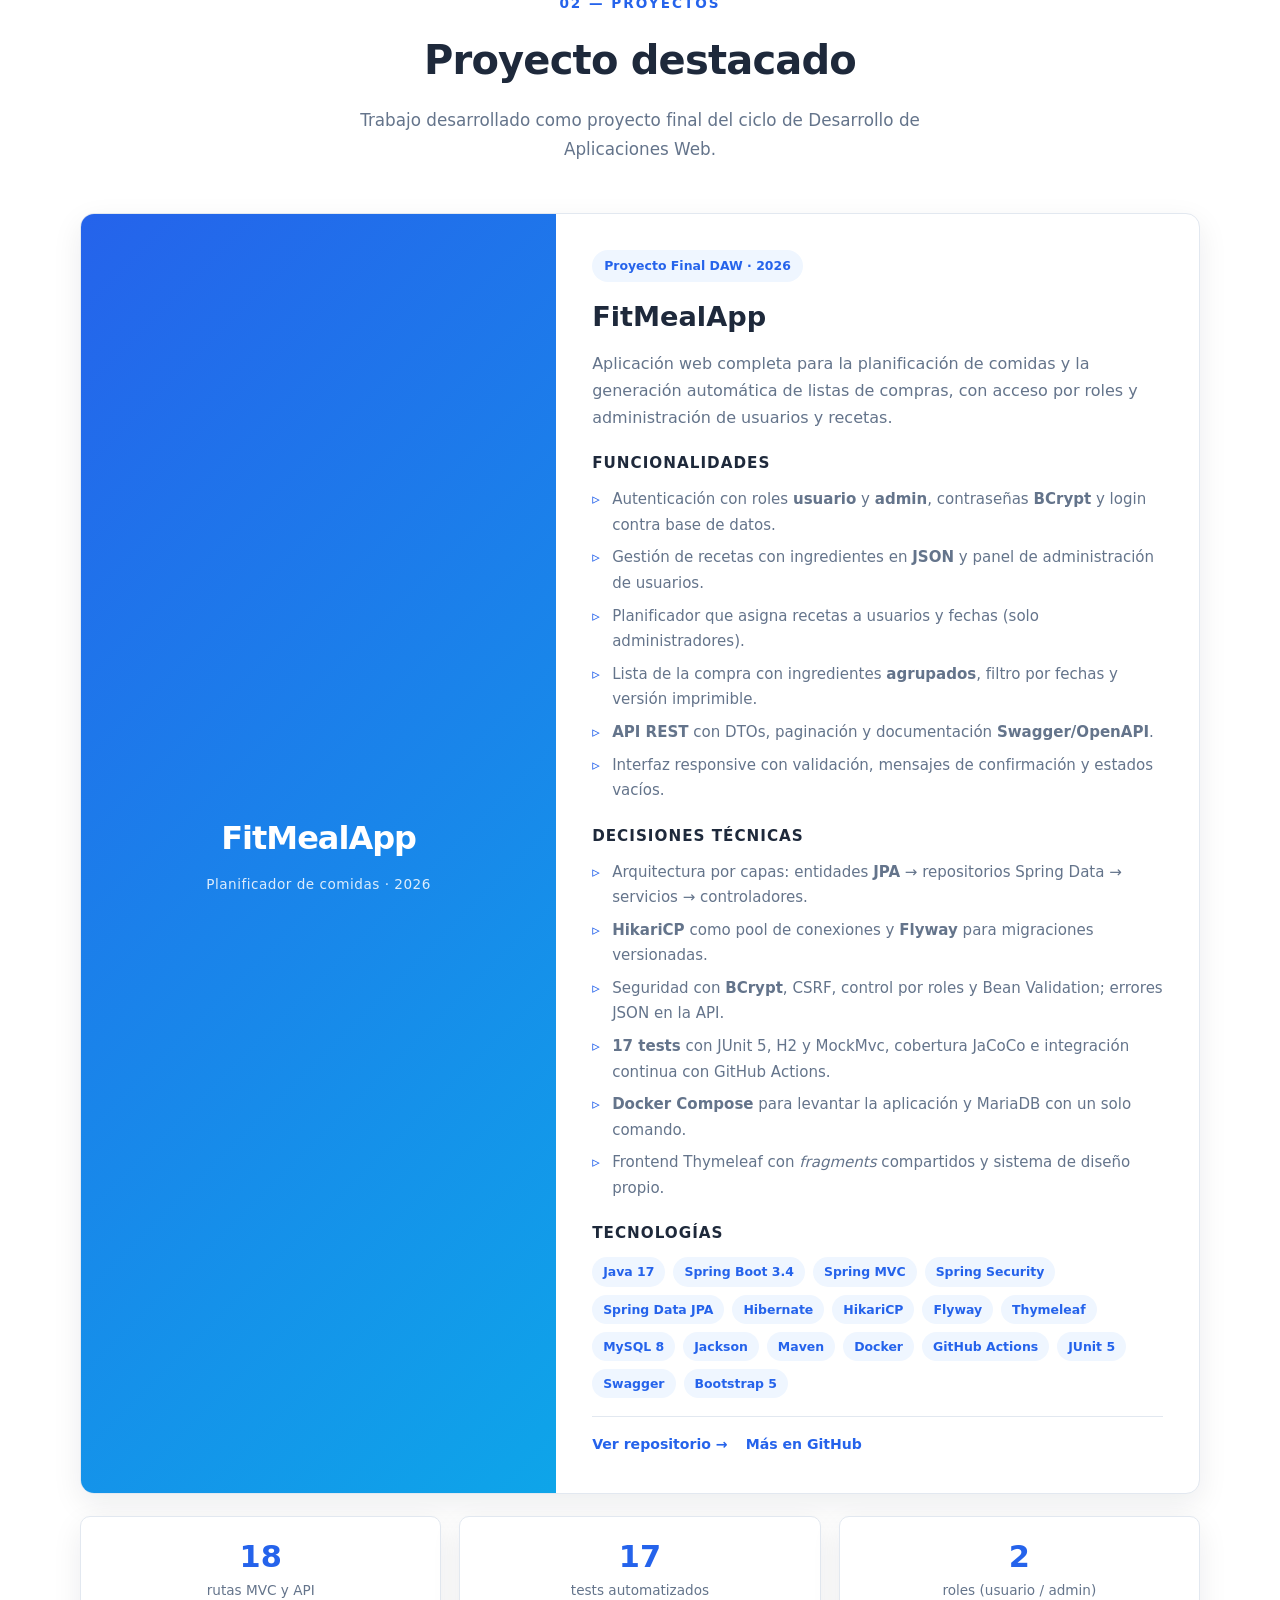
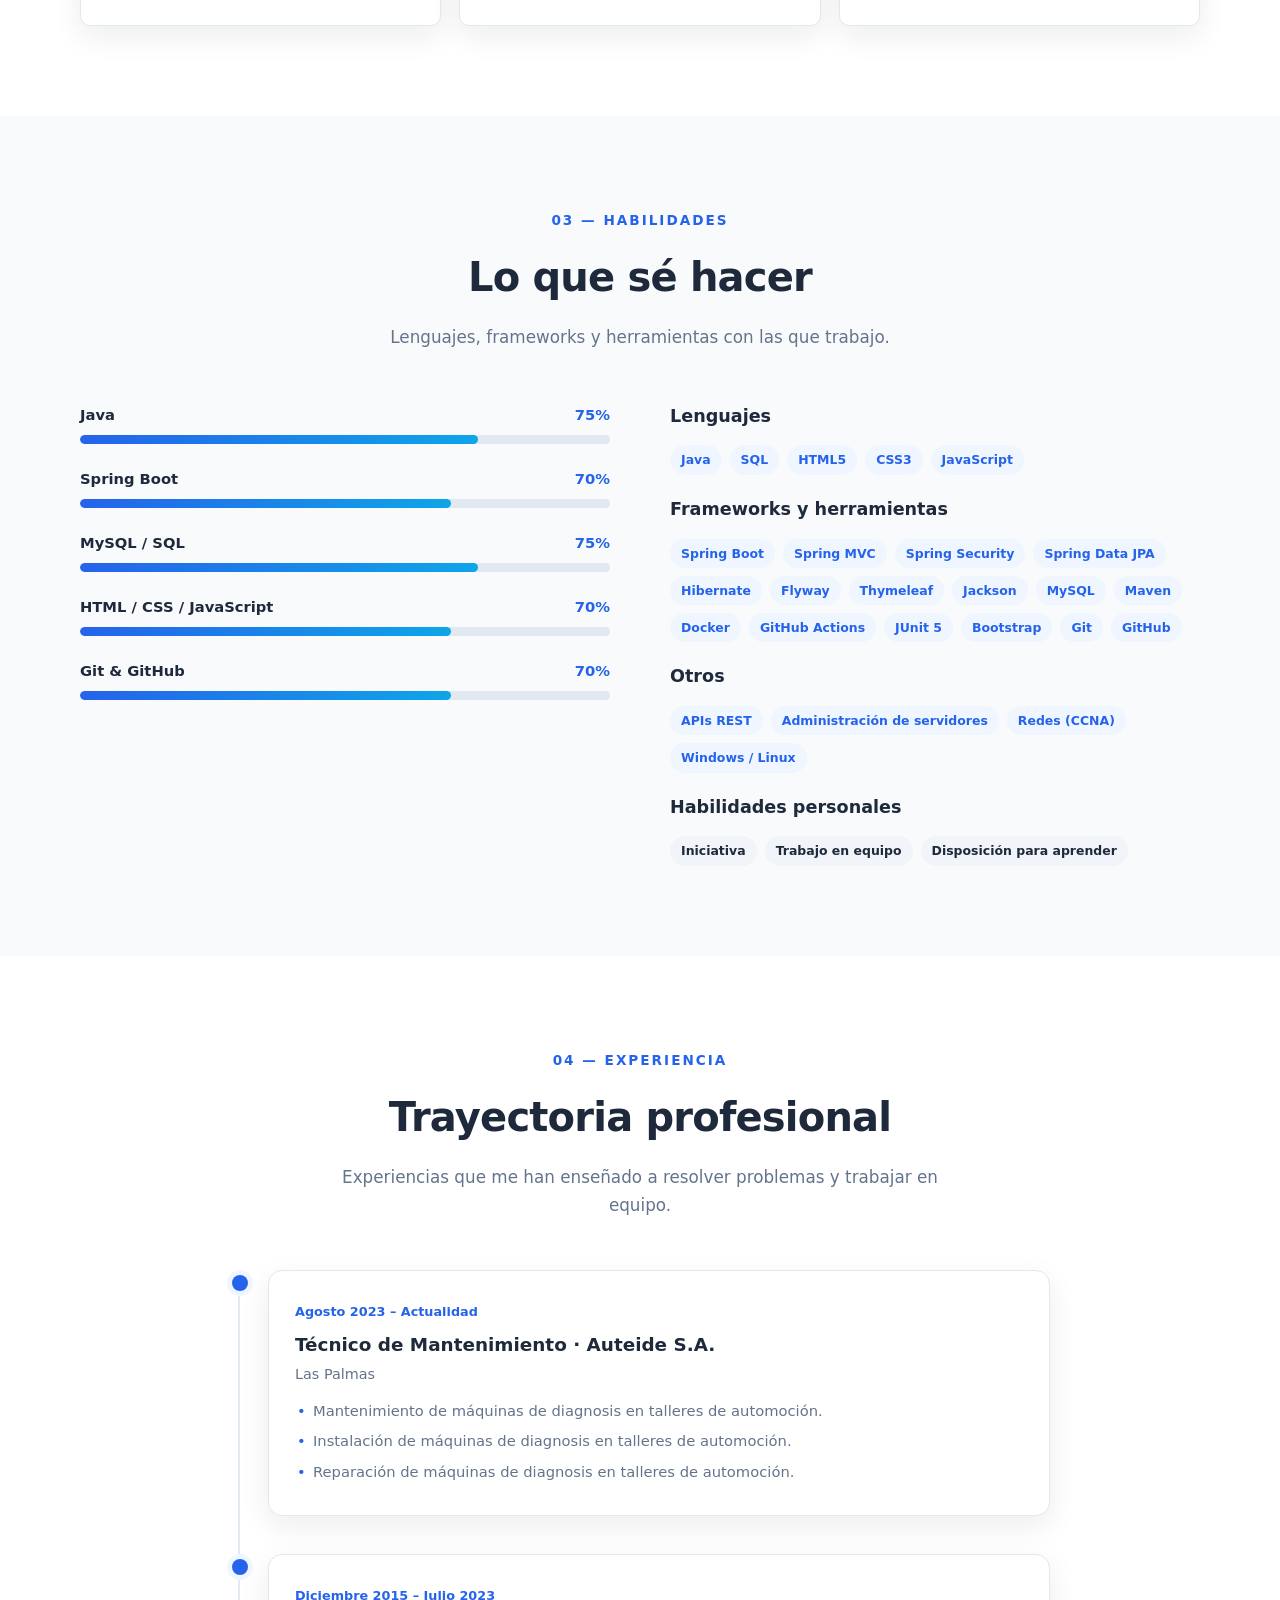
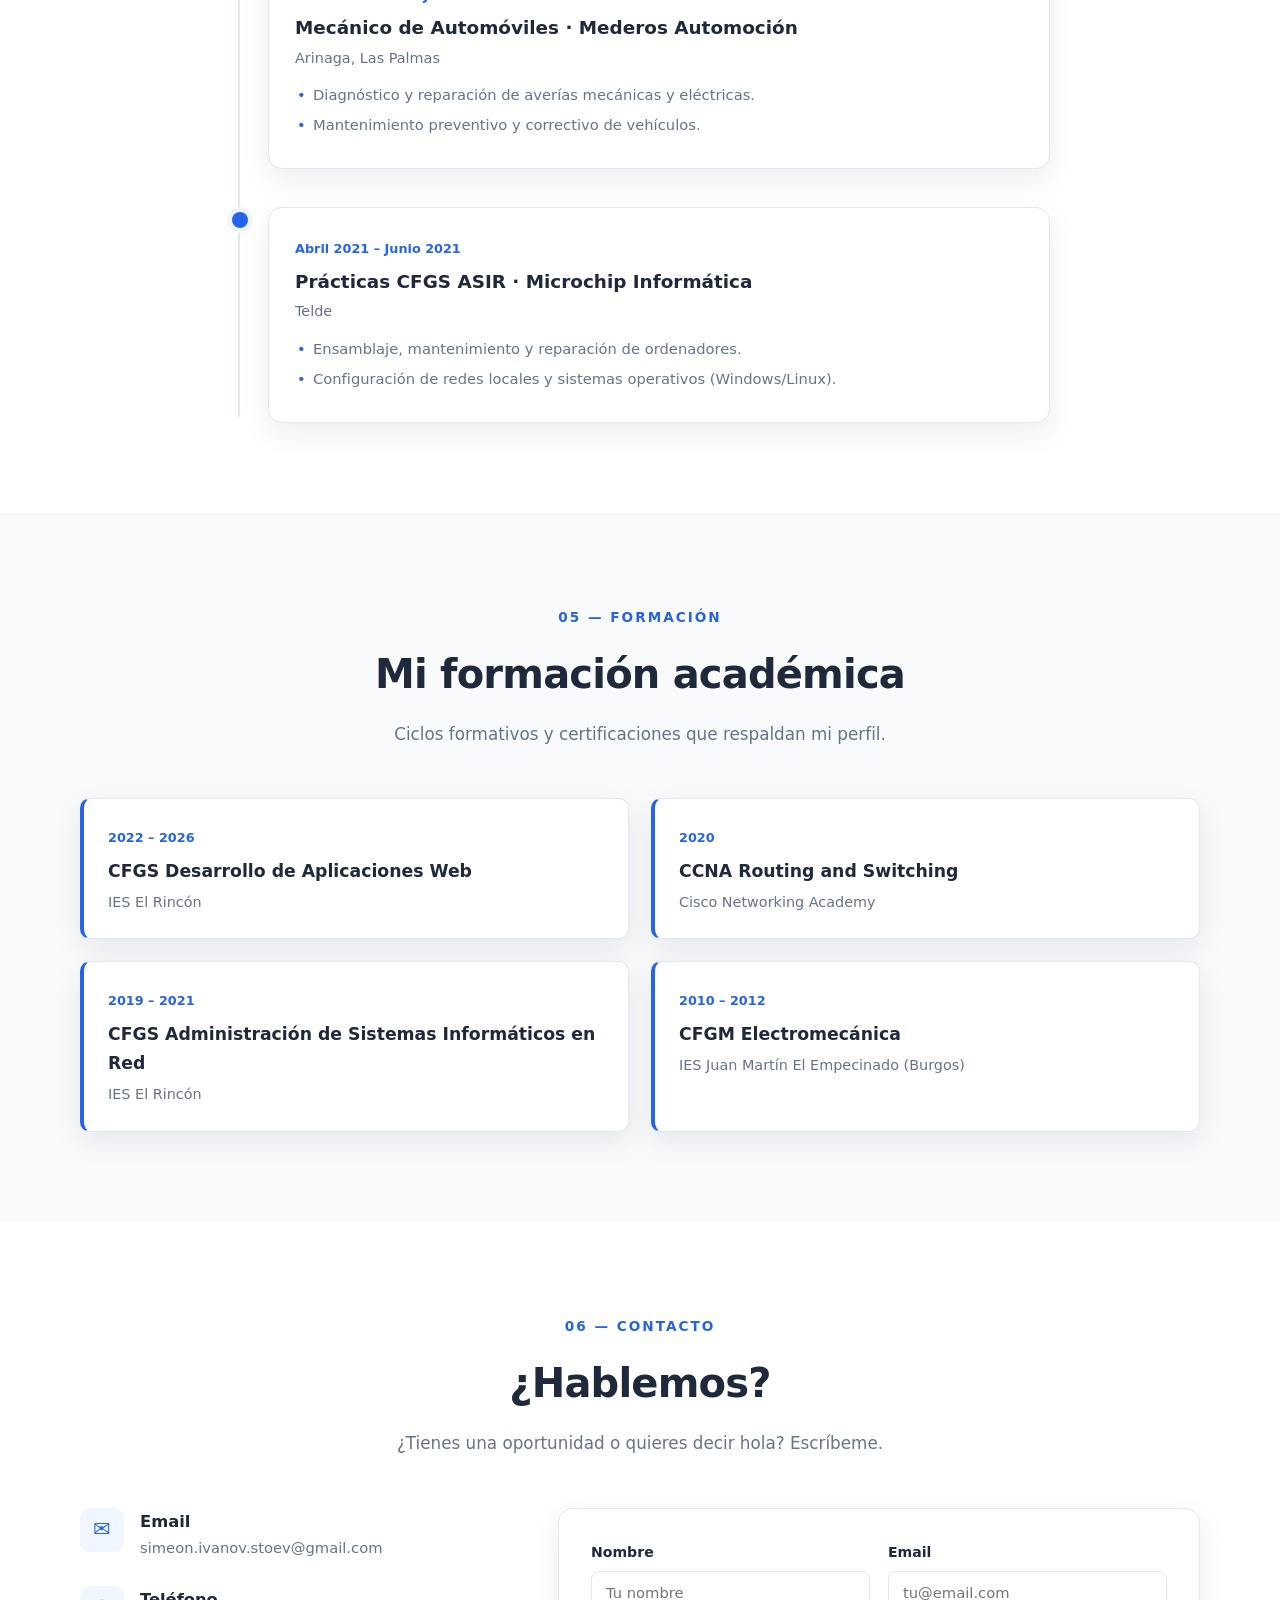
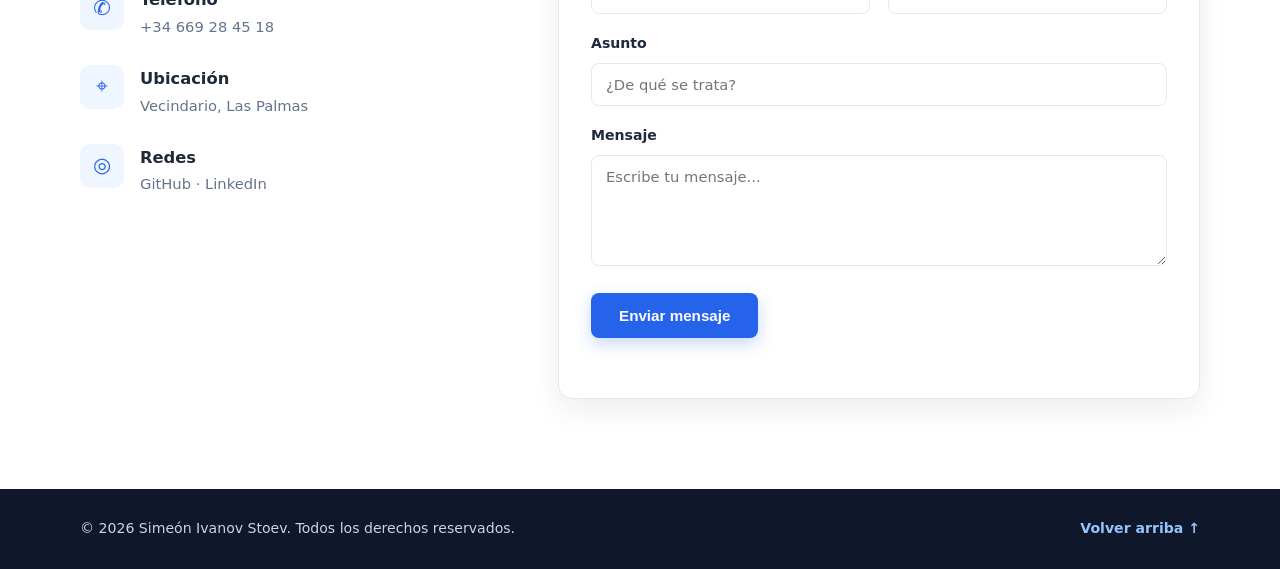
==== commit 53f5938a: "Refresh portfolio: update FitMealApp, add CV download, SEO and UI polish" ====
--- a/index.html
+++ b/index.html
@@ -5,9 +5,18 @@
   <meta name="viewport" content="width=device-width, initial-scale=1.0" />
   <title>Simeón Ivanov Stoev | Desarrollador Web Junior</title>
   <meta name="description" content="Portfolio de Simeón Ivanov Stoev: proyectos, habilidades, experiencia y formación en desarrollo web y sistemas." />
-  <link rel="stylesheet" href="styles.css" />
+  <meta property="og:type" content="website" />
+  <meta property="og:url" content="https://icemangtr1990.github.io/" />
+  <meta property="og:title" content="Simeón Ivanov Stoev | Desarrollador Web Junior" />
+  <meta property="og:description" content="Desarrollador Web Junior especializado en Java y Spring Boot. Proyectos, habilidades y contacto." />
+  <meta property="og:image" content="https://icemangtr1990.github.io/foto.png" />
+  <meta name="twitter:card" content="summary" />
+  <link rel="icon" href="data:image/svg+xml,<svg xmlns=%22http://www.w3.org/2000/svg%22 viewBox=%220 0 100 100%22><text y=%22.9em%22 font-size=%2290%22>💻</text></svg>" />
+  <link rel="stylesheet" href="styles.css?v=3" />
 </head>
 <body>
+  <a href="#contenido" class="skip-link">Saltar al contenido principal</a>
+  <div class="scroll-progress" id="scrollProgress" aria-hidden="true"></div>
   <!-- ============ HEADER / NAV ============ -->
   <header class="site-header">
     <div class="container header-inner">
@@ -29,7 +38,7 @@
     </div>
   </header>
 
-  <main>
+  <main id="contenido">
     <!-- ============ HERO / INICIO ============ -->
     <section id="inicio" class="hero">
       <div class="container hero-inner">
@@ -45,6 +54,7 @@
           <div class="hero-actions">
             <a href="#proyectos" class="btn btn-primary">Ver proyectos</a>
             <a href="#contacto" class="btn btn-outline">Contactar</a>
+            <a href="CV-Simeon-Ivanov-Stoev.pdf" download class="btn btn-ghost">↓ Descargar CV</a>
           </div>
           <div class="social-links">
             <a href="https://github.com/Icemangtr1990" target="_blank" rel="noopener">GitHub</a>
@@ -127,27 +137,31 @@
 
             <h4>Funcionalidades</h4>
             <ul class="featured-list">
-              <li>Autenticación con roles <strong>usuario</strong> y <strong>admin</strong> (Spring Security).</li>
-              <li>Alta de recetas con ingredientes y cantidades añadidos dinámicamente.</li>
-              <li>Planificador que asigna recetas a usuarios y fechas, con consulta por usuario.</li>
-              <li>Lista de la compra generada a partir de las recetas planificadas.</li>
-              <li>Panel de administración para crear y eliminar usuarios y recetas.</li>
+              <li>Autenticación con roles <strong>usuario</strong> y <strong>admin</strong>, contraseñas <strong>BCrypt</strong> y login contra base de datos.</li>
+              <li>Gestión de recetas con ingredientes en <strong>JSON</strong> y panel de administración de usuarios.</li>
+              <li>Planificador que asigna recetas a usuarios y fechas (solo administradores).</li>
+              <li>Lista de la compra con ingredientes <strong>agrupados</strong>, filtro por fechas y versión imprimible.</li>
+              <li><strong>API REST</strong> con DTOs, paginación y documentación <strong>Swagger/OpenAPI</strong>.</li>
+              <li>Interfaz responsive con validación, mensajes de confirmación y estados vacíos.</li>
             </ul>
 
             <h4>Decisiones técnicas</h4>
             <ul class="featured-list">
-              <li>Arquitectura <strong>MVC</strong> con Thymeleaf y empaquetado <strong>WAR</strong> para Tomcat.</li>
-              <li>Consultas parametrizadas con <strong>PreparedStatement</strong> para evitar inyección SQL.</li>
-              <li>Ingredientes modelados como <strong>JSON</strong> y procesados con Jackson.</li>
-              <li>Consulta agregada con <strong>GROUP_CONCAT</strong> para mostrar los usuarios de cada receta.</li>
-              <li>Integridad referencial con claves foráneas y <code>ON DELETE CASCADE</code>.</li>
+              <li>Arquitectura por capas: entidades <strong>JPA</strong> → repositorios Spring Data → servicios → controladores.</li>
+              <li><strong>HikariCP</strong> como pool de conexiones y <strong>Flyway</strong> para migraciones versionadas.</li>
+              <li>Seguridad con <strong>BCrypt</strong>, CSRF, control por roles y Bean Validation; errores JSON en la API.</li>
+              <li><strong>17 tests</strong> con JUnit 5, H2 y MockMvc, cobertura JaCoCo e integración continua con GitHub Actions.</li>
+              <li><strong>Docker Compose</strong> para levantar la aplicación y MariaDB con un solo comando.</li>
+              <li>Frontend Thymeleaf con <em>fragments</em> compartidos y sistema de diseño propio.</li>
             </ul>
 
             <h4>Tecnologías</h4>
             <div class="tags">
               <span>Java 17</span><span>Spring Boot 3.4</span><span>Spring MVC</span>
-              <span>Spring Security</span><span>Spring JDBC</span><span>Thymeleaf</span>
-              <span>MySQL 8</span><span>Jackson</span><span>Maven</span><span>Bootstrap 5</span>
+              <span>Spring Security</span><span>Spring Data JPA</span><span>Hibernate</span>
+              <span>HikariCP</span><span>Flyway</span><span>Thymeleaf</span><span>MySQL 8</span>
+              <span>Jackson</span><span>Maven</span><span>Docker</span><span>GitHub Actions</span>
+              <span>JUnit 5</span><span>Swagger</span><span>Bootstrap 5</span>
             </div>
             <div class="project-links">
               <a href="https://github.com/Icemangtr1990/FitMealApp" target="_blank" rel="noopener">Ver repositorio →</a>
@@ -157,8 +171,8 @@
         </article>
 
         <div class="project-highlights reveal">
-          <div class="highlight"><strong>13</strong><span>rutas y endpoints MVC</span></div>
-          <div class="highlight"><strong>3</strong><span>entidades y tablas</span></div>
+          <div class="highlight"><strong>18</strong><span>rutas MVC y API</span></div>
+          <div class="highlight"><strong>17</strong><span>tests automatizados</span></div>
           <div class="highlight"><strong>2</strong><span>roles (usuario / admin)</span></div>
         </div>
       </div>
@@ -205,8 +219,10 @@
             <h3>Frameworks y herramientas</h3>
             <div class="tag-cloud">
               <span>Spring Boot</span><span>Spring MVC</span><span>Spring Security</span>
-              <span>Spring JDBC</span><span>Thymeleaf</span><span>Jackson</span>
-              <span>MySQL</span><span>Maven</span><span>Bootstrap</span><span>Git</span><span>GitHub</span>
+              <span>Spring Data JPA</span><span>Hibernate</span><span>Flyway</span>
+              <span>Thymeleaf</span><span>Jackson</span><span>MySQL</span>
+              <span>Maven</span><span>Docker</span><span>GitHub Actions</span>
+              <span>JUnit 5</span><span>Bootstrap</span><span>Git</span><span>GitHub</span>
             </div>
             <h3>Otros</h3>
             <div class="tag-cloud">
@@ -338,7 +354,12 @@
             </div>
           </div>
 
-          <form class="contact-form reveal" id="contactForm">
+          <form class="contact-form reveal" id="contactForm"
+                action="https://formsubmit.co/simeon.ivanov.stoev@gmail.com" method="POST">
+            <input type="hidden" name="_subject" value="Nuevo mensaje desde el portfolio" />
+            <input type="hidden" name="_captcha" value="false" />
+            <input type="hidden" name="_template" value="table" />
+            <input type="hidden" name="_next" value="https://icemangtr1990.github.io/gracias.html" />
             <div class="form-row">
               <div class="form-group">
                 <label for="nombre">Nombre</label>
@@ -373,6 +394,6 @@
     </div>
   </footer>
 
-  <script src="script.js"></script>
+  <script src="script.js?v=2"></script>
 </body>
 </html>
--- a/styles.css
+++ b/styles.css
@@ -32,6 +32,45 @@
 ul { list-style: none; }
 
 .container { width: 90%; max-width: var(--max-w); margin: 0 auto; }
+
+/* Accesibilidad: enlace para saltar al contenido */
+.skip-link {
+  position: fixed;
+  top: -60px; left: 16px;
+  z-index: 200;
+  background: var(--primary);
+  color: #fff;
+  padding: 10px 16px;
+  border-radius: 8px;
+  font-weight: 700;
+  transition: top 0.2s ease;
+}
+.skip-link:focus { top: 12px; color: #fff; }
+
+/* Barra de progreso de lectura */
+.scroll-progress {
+  position: fixed;
+  top: 0; left: 0;
+  height: 3px;
+  width: 0;
+  background: linear-gradient(90deg, var(--primary), var(--accent));
+  z-index: 150;
+  transition: width 0.1s linear;
+}
+
+:focus-visible {
+  outline: 3px solid rgba(37, 99, 235, 0.45);
+  outline-offset: 3px;
+  border-radius: 4px;
+}
+
+/* Botón fantasma (secundario transparente) */
+.btn-ghost {
+  background: transparent;
+  border-color: var(--border);
+  color: var(--text);
+}
+.btn-ghost:hover { background: #eff6ff; border-color: var(--primary); color: var(--primary); }
 
 /* ===================== HEADER ===================== */
 .site-header {
@@ -392,8 +431,12 @@
     border-bottom: 1px solid var(--border);
     box-shadow: var(--shadow);
     display: none;
+    opacity: 0;
+    transform: translateY(-8px);
+    transition: opacity 0.25s ease, transform 0.25s ease;
   }
-  .nav.open { display: flex; }
+  .nav.open { display: flex; opacity: 1; transform: translateY(0); }
+  body.menu-open { overflow: hidden; }
   .nav-link { width: 100%; padding: 13px 0; border-bottom: 1px solid var(--border); }
   .nav-link:last-child { border-bottom: none; }
   .nav-link::after { display: none; }
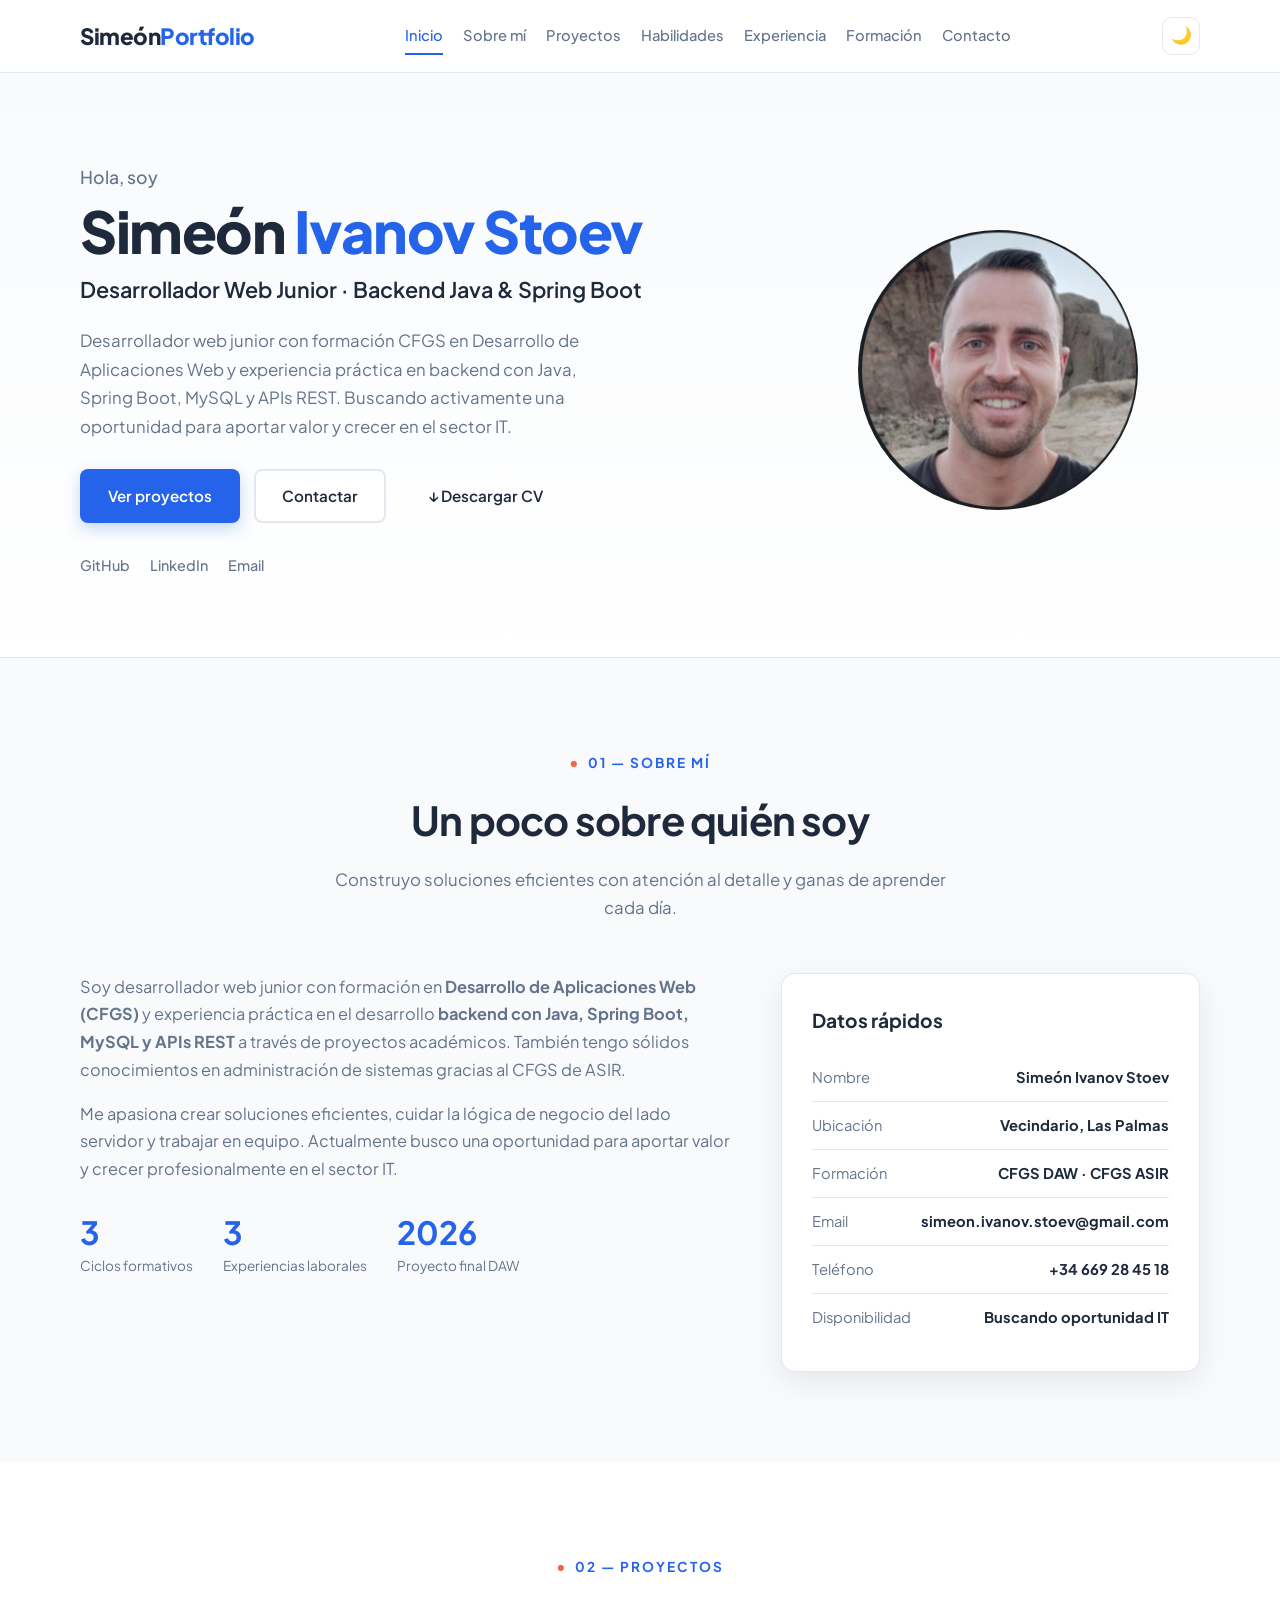
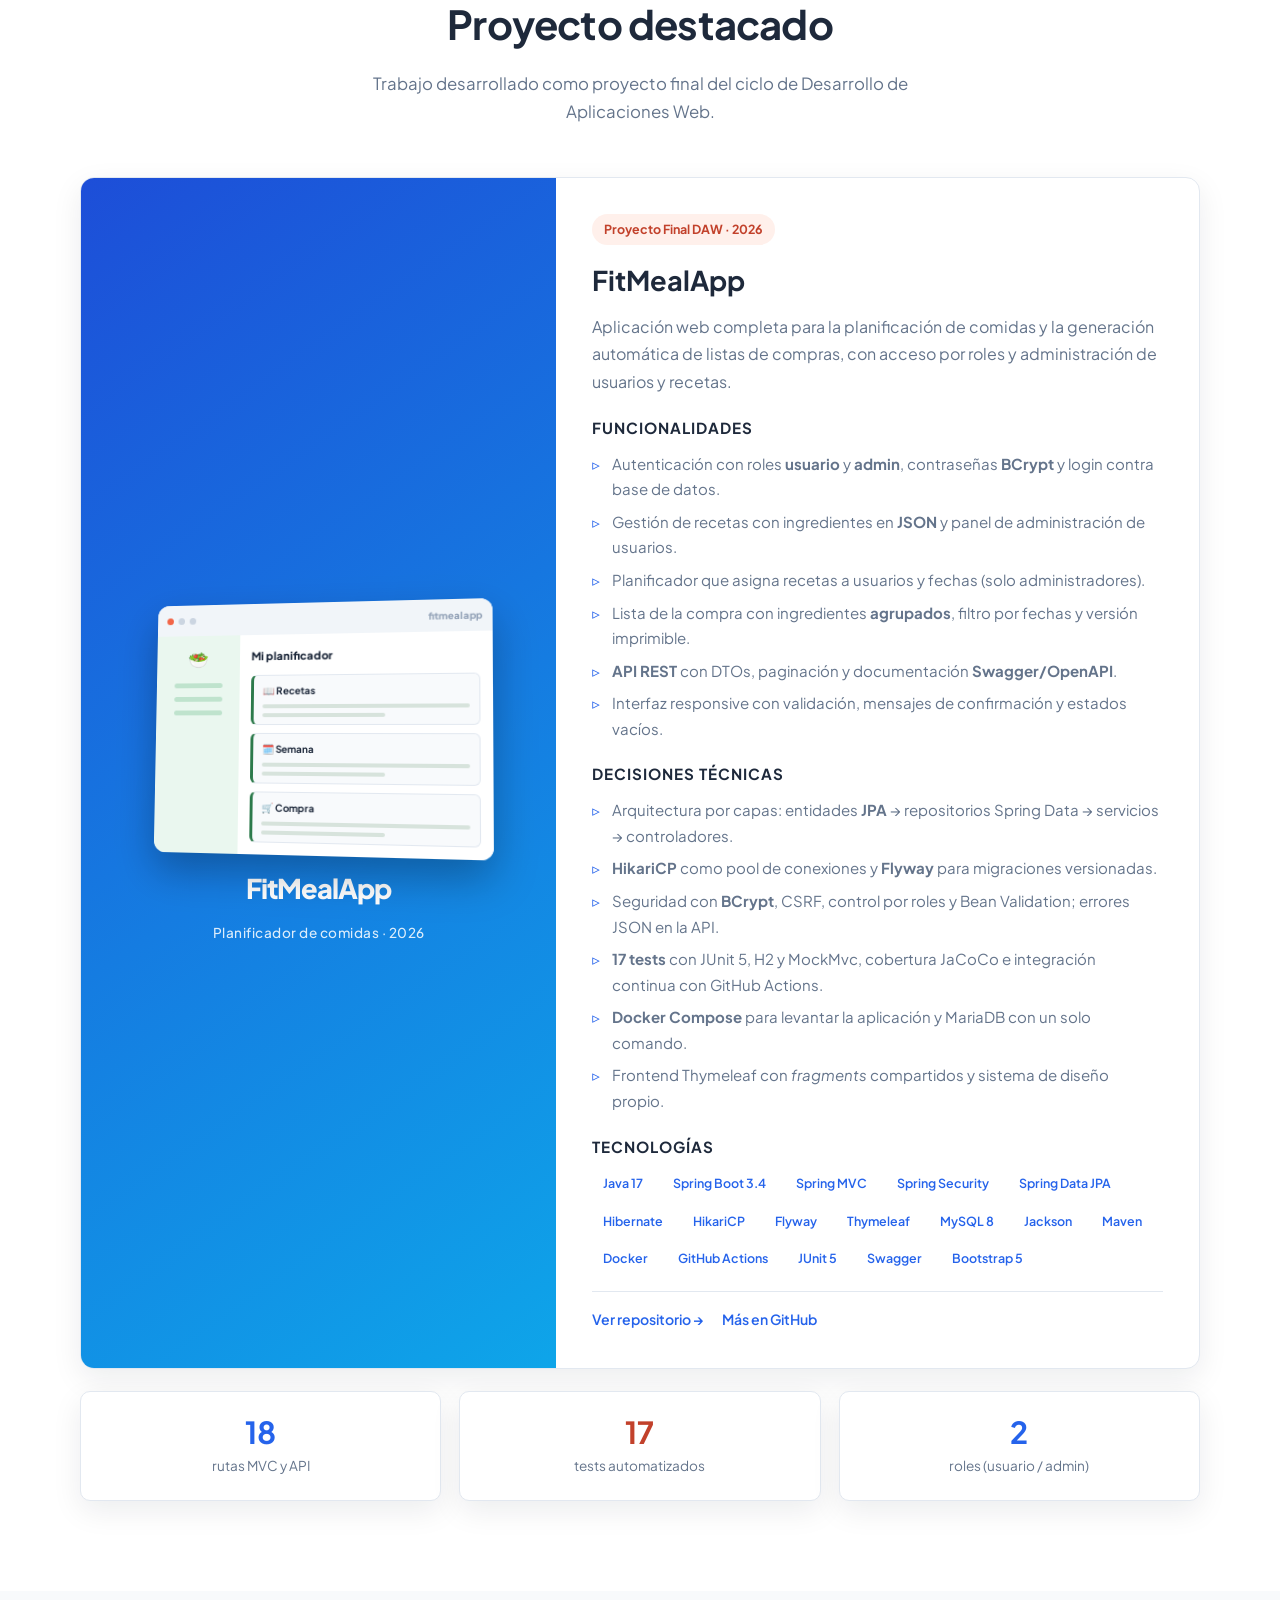
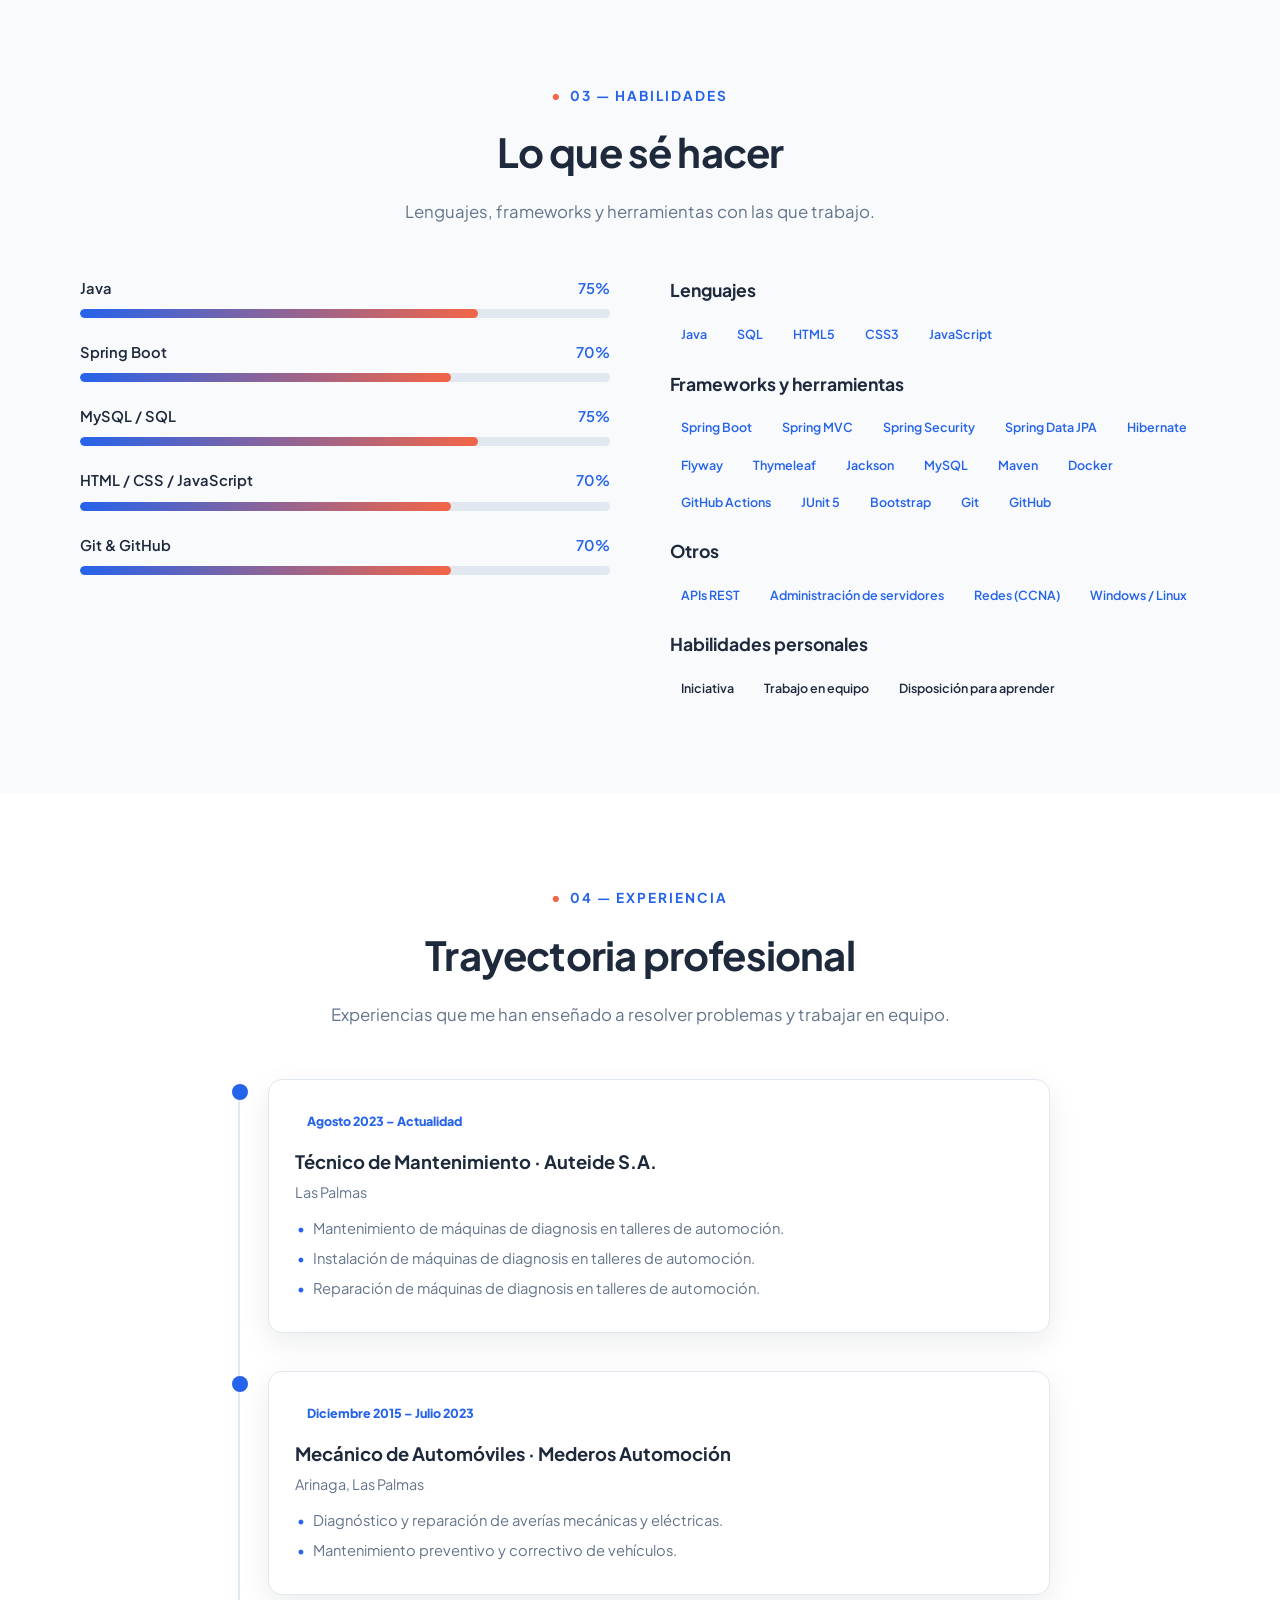
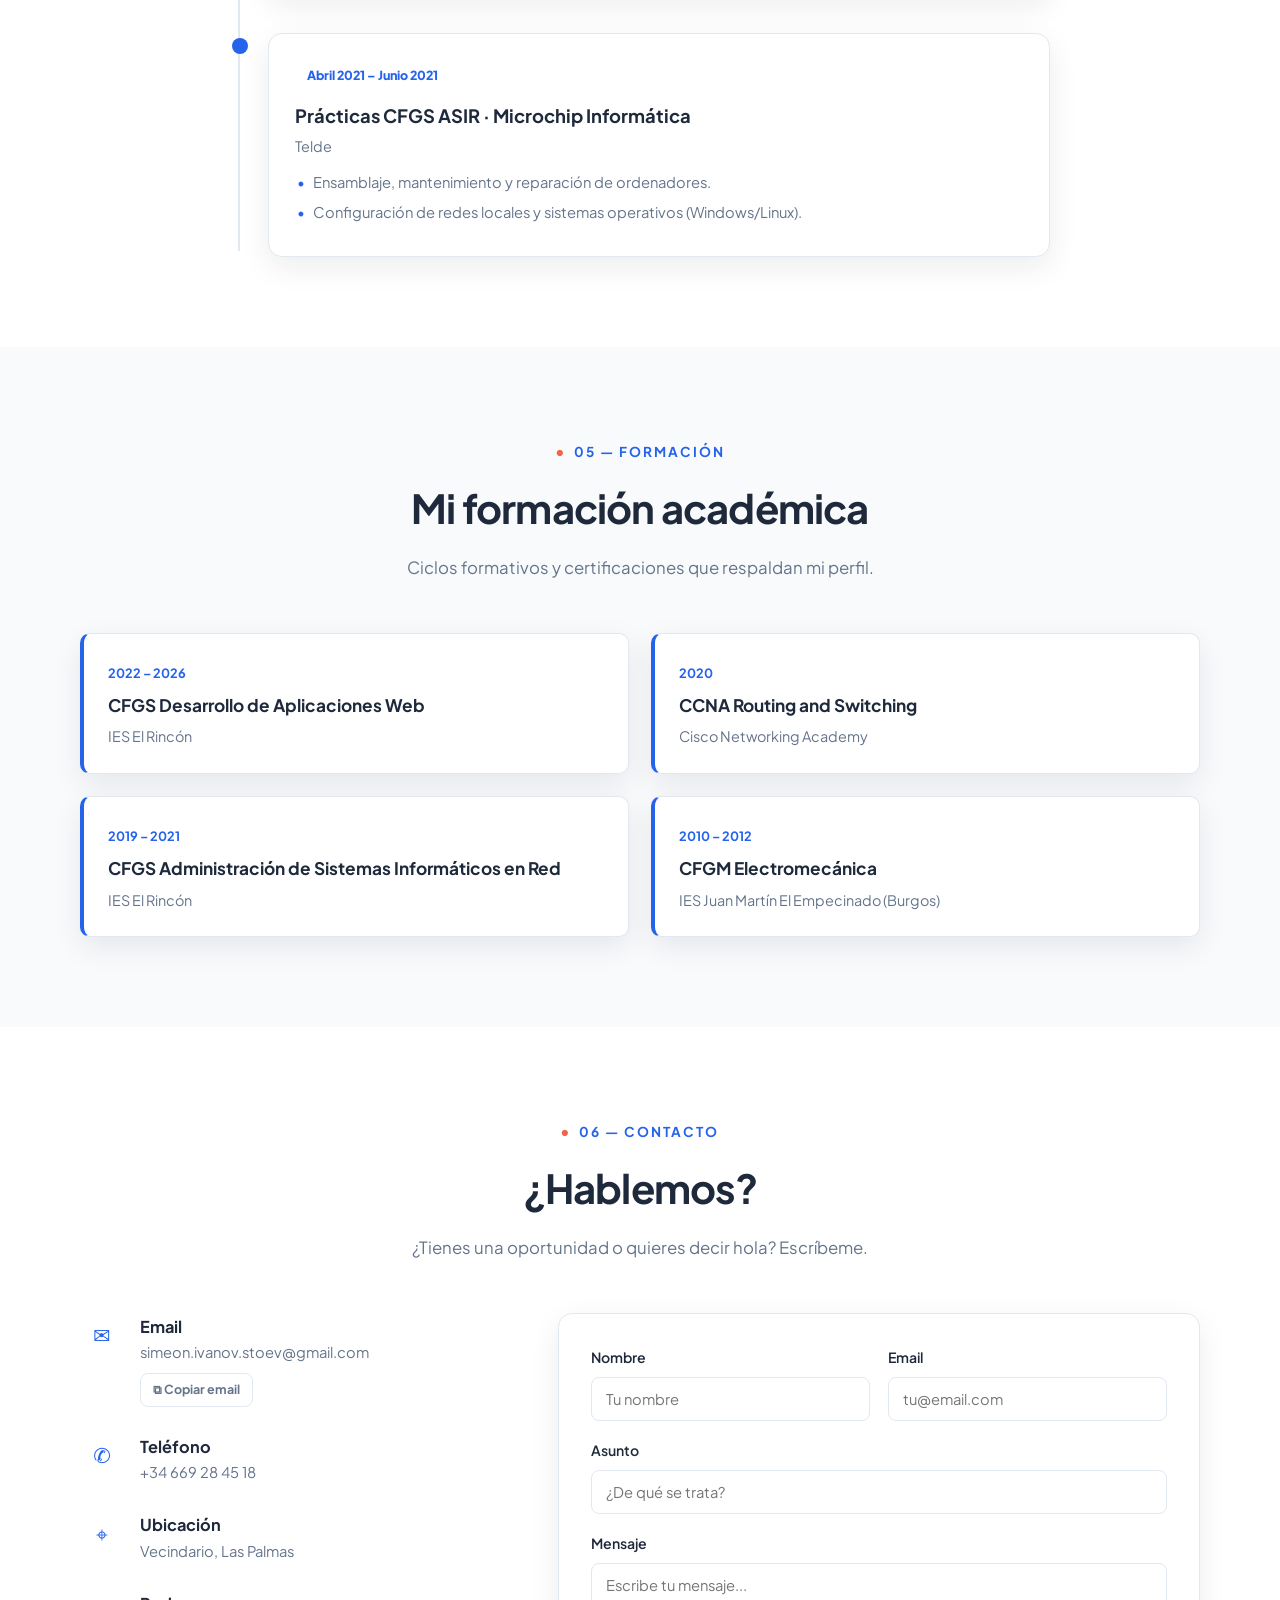
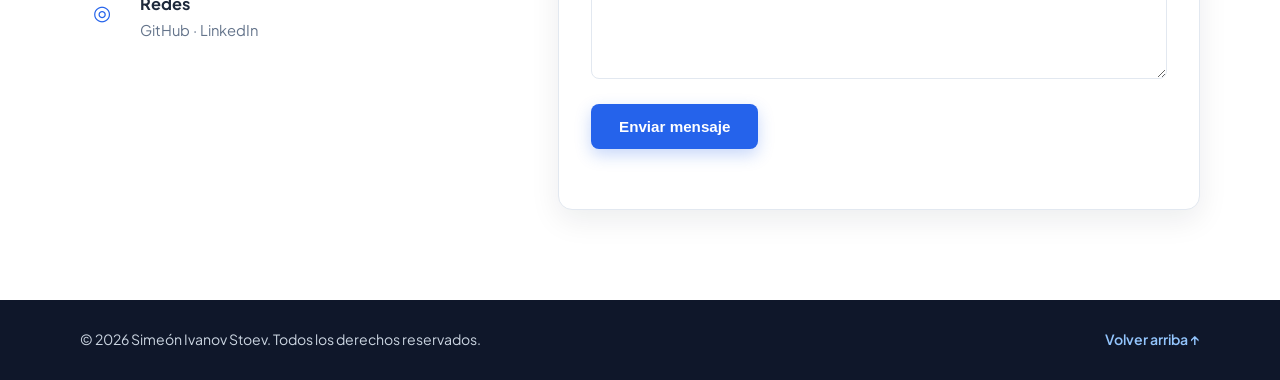
==== commit 687b617d: "Polish portfolio: dark mode, fonts, mockup, timeline and copy email" ====
--- a/index.html
+++ b/index.html
@@ -12,7 +12,10 @@
   <meta property="og:image" content="https://icemangtr1990.github.io/foto.png" />
   <meta name="twitter:card" content="summary" />
   <link rel="icon" href="data:image/svg+xml,<svg xmlns=%22http://www.w3.org/2000/svg%22 viewBox=%220 0 100 100%22><text y=%22.9em%22 font-size=%2290%22>💻</text></svg>" />
-  <link rel="stylesheet" href="styles.css?v=3" />
+  <link rel="preconnect" href="https://fonts.googleapis.com" />
+  <link rel="preconnect" href="https://fonts.gstatic.com" crossorigin />
+  <link href="https://fonts.googleapis.com/css2?family=Plus+Jakarta+Sans:wght@400;500;600;700;800&display=swap" rel="stylesheet" />
+  <link rel="stylesheet" href="styles.css?v=4" />
 </head>
 <body>
   <a href="#contenido" class="skip-link">Saltar al contenido principal</a>
@@ -21,10 +24,6 @@
   <header class="site-header">
     <div class="container header-inner">
       <a href="#inicio" class="logo">Simeón<span>Portfolio</span></a>
-
-      <button class="menu-toggle" id="menuToggle" aria-label="Abrir menú" aria-expanded="false">
-        <span></span><span></span><span></span>
-      </button>
 
       <nav class="nav" id="nav">
         <a href="#inicio" class="nav-link active">Inicio</a>
@@ -35,6 +34,15 @@
         <a href="#formacion" class="nav-link">Formación</a>
         <a href="#contacto" class="nav-link">Contacto</a>
       </nav>
+
+      <div class="header-actions">
+        <button class="theme-toggle" id="themeToggle" aria-label="Cambiar a modo oscuro" title="Cambiar tema">
+          <span class="theme-icon" aria-hidden="true">🌙</span>
+        </button>
+        <button class="menu-toggle" id="menuToggle" aria-label="Abrir menú" aria-expanded="false">
+          <span></span><span></span><span></span>
+        </button>
+      </div>
     </div>
   </header>
 
@@ -124,7 +132,23 @@
 
         <article class="featured-project reveal">
           <div class="featured-visual">
-            <span>FitMealApp</span>
+            <div class="mockup-window" aria-hidden="true">
+              <div class="mockup-bar"><span></span><span></span><span></span><em>fitmealapp</em></div>
+              <div class="mockup-body">
+                <div class="mockup-side">
+                  <b>🥗</b><i></i><i></i><i></i>
+                </div>
+                <div class="mockup-main">
+                  <div class="mockup-heading">Mi planificador</div>
+                  <div class="mockup-cards">
+                    <div class="mockup-card"><b>📖 Recetas</b><i></i><i></i></div>
+                    <div class="mockup-card"><b>🗓️ Semana</b><i></i><i></i></div>
+                    <div class="mockup-card"><b>🛒 Compra</b><i></i><i></i></div>
+                  </div>
+                </div>
+              </div>
+            </div>
+            <span class="mockup-title">FitMealApp</span>
             <small>Planificador de comidas · 2026</small>
           </div>
           <div class="featured-body">
@@ -338,7 +362,12 @@
           <div class="contact-info reveal">
             <div class="contact-item">
               <div class="contact-icon">✉</div>
-              <div><h3>Email</h3><p>simeon.ivanov.stoev@gmail.com</p></div>
+              <div>
+                <h3>Email</h3>
+                <p>simeon.ivanov.stoev@gmail.com</p>
+                <button type="button" class="copy-btn" id="copyEmail" data-email="simeon.ivanov.stoev@gmail.com"
+                        aria-label="Copiar dirección de email">⧉ Copiar email</button>
+              </div>
             </div>
             <div class="contact-item">
               <div class="contact-icon">✆</div>
--- a/styles.css
+++ b/styles.css
@@ -13,6 +13,37 @@
   --shadow-hover: 0 18px 40px rgba(15, 23, 42, 0.14);
   --radius: 14px;
   --max-w: 1120px;
+
+  /* Acento cálido */
+  --warm: #f26547;
+  --warm-dark: #c2412b;
+  --warm-soft: #fff0eb;
+
+  /* Superficies (cambian con el tema) */
+  --soft: var(--soft);
+  --soft-2: var(--soft-2);
+  --bar-bg: #e2e8f0;
+  --header-bg: rgba(255, 255, 255, 0.92);
+  --hero-bg: linear-gradient(180deg, #f8fafc 0%, #ffffff 100%);
+  --input-bg: #ffffff;
+}
+
+html[data-theme="dark"] {
+  --bg: #0b1220;
+  --bg-alt: #111d30;
+  --text: #e8eef7;
+  --text-muted: #9db0c6;
+  --border: #263752;
+  --card: #121f33;
+  --soft: #16294a;
+  --soft-2: #1a2b43;
+  --bar-bg: #263752;
+  --header-bg: rgba(11, 18, 32, 0.92);
+  --hero-bg: linear-gradient(180deg, #132344 0%, #0b1220 100%);
+  --input-bg: #121f33;
+  --shadow: 0 10px 30px rgba(0, 0, 0, 0.35);
+  --shadow-hover: 0 18px 40px rgba(0, 0, 0, 0.55);
+  --warm-soft: #3a201c;
 }
 
 * { margin: 0; padding: 0; box-sizing: border-box; }
@@ -20,7 +51,7 @@
 html { scroll-behavior: smooth; scroll-padding-top: 80px; }
 
 body {
-  font-family: "Segoe UI", system-ui, -apple-system, "Helvetica Neue", Arial, sans-serif;
+  font-family: "Plus Jakarta Sans", "Segoe UI", system-ui, -apple-system, sans-serif;
   color: var(--text);
   background: var(--bg);
   line-height: 1.7;
@@ -53,7 +84,7 @@
   top: 0; left: 0;
   height: 3px;
   width: 0;
-  background: linear-gradient(90deg, var(--primary), var(--accent));
+  background: linear-gradient(90deg, var(--primary), var(--warm));
   z-index: 150;
   transition: width 0.1s linear;
 }
@@ -70,14 +101,14 @@
   border-color: var(--border);
   color: var(--text);
 }
-.btn-ghost:hover { background: #eff6ff; border-color: var(--primary); color: var(--primary); }
+.btn-ghost:hover { background: var(--soft); border-color: var(--primary); color: var(--primary); }
 
 /* ===================== HEADER ===================== */
 .site-header {
   position: sticky;
   top: 0;
   z-index: 100;
-  background: rgba(255, 255, 255, 0.92);
+  background: var(--header-bg);
   backdrop-filter: blur(10px);
   border-bottom: 1px solid var(--border);
 }
@@ -91,6 +122,21 @@
 
 .logo { font-size: 1.4rem; font-weight: 800; letter-spacing: -0.5px; color: var(--text); }
 .logo span { color: var(--primary); }
+
+.header-actions { display: flex; align-items: center; gap: 6px; }
+.theme-toggle {
+  display: grid;
+  place-items: center;
+  width: 38px; height: 38px;
+  border: 1px solid var(--border);
+  border-radius: 10px;
+  background: var(--card);
+  cursor: pointer;
+  font-size: 1.05rem;
+  transition: transform 0.25s ease, border-color 0.25s ease, background 0.25s ease;
+}
+.theme-toggle:hover { transform: rotate(18deg) scale(1.06); border-color: var(--warm); }
+.theme-icon { line-height: 1; }
 
 .nav { display: flex; gap: 20px; align-items: center; }
 .nav-link {
@@ -147,13 +193,13 @@
   box-shadow: 0 6px 16px rgba(37, 99, 235, 0.25);
 }
 .btn-primary:hover { background: var(--primary-dark); box-shadow: 0 10px 22px rgba(37, 99, 235, 0.35); }
-.btn-outline { border-color: var(--border); color: var(--text); background: #fff; }
+.btn-outline { border-color: var(--border); color: var(--text); background: var(--input-bg); }
 .btn-outline:hover { border-color: var(--primary); color: var(--primary); }
 
 /* ===================== HERO ===================== */
 .hero {
   padding: 90px 0 80px;
-  background: linear-gradient(180deg, #f8fafc 0%, #ffffff 100%);
+  background: var(--hero-bg);
   border-bottom: 1px solid var(--border);
 }
 .hero-inner {
@@ -178,8 +224,8 @@
   margin: 0 auto;
   border-radius: 50%;
   overflow: hidden;
-  box-shadow: 0 0 0 12px #eff6ff, var(--shadow);
-  background: #eff6ff;
+  box-shadow: 0 0 0 12px var(--soft), var(--shadow);
+  background: var(--soft);
 }
 .avatar {
   position: absolute;
@@ -196,6 +242,7 @@
 .section-alt { background: var(--bg-alt); }
 .section-heading { max-width: 640px; margin: 0 auto 50px; text-align: center; }
 .section-label { color: var(--primary); font-weight: 700; font-size: 0.85rem; letter-spacing: 2px; text-transform: uppercase; }
+.section-label::before { content: "●"; color: var(--warm); font-size: 0.6em; margin-right: 8px; vertical-align: 1px; }
 .section-heading h2 { font-size: clamp(1.8rem, 4vw, 2.5rem); letter-spacing: -0.8px; margin: 10px 0 12px; }
 .section-lead { color: var(--text-muted); font-size: 1.05rem; }
 
@@ -246,7 +293,7 @@
 .project-body p { color: var(--text-muted); font-size: 0.92rem; margin-bottom: 14px; }
 .tags, .tag-cloud { display: flex; flex-wrap: wrap; gap: 8px; }
 .tags span, .tag-cloud span {
-  background: #eff6ff;
+  background: var(--soft);
   color: var(--primary);
   padding: 4px 11px;
   border-radius: 20px;
@@ -268,27 +315,75 @@
   box-shadow: var(--shadow);
 }
 .featured-visual {
-  background: linear-gradient(135deg, #2563eb, #0ea5e9);
+  background: linear-gradient(145deg, #1d4ed8, #0ea5e9);
   color: #fff;
   display: flex;
   flex-direction: column;
   align-items: center;
   justify-content: center;
-  gap: 8px;
+  gap: 10px;
   min-height: 300px;
-  font-size: 2rem;
-  font-weight: 800;
-  letter-spacing: -1px;
   text-align: center;
-  padding: 20px;
-}
+  padding: 24px;
+  overflow: hidden;
+}
+
+/* Mini-mockup de la app hecho solo con CSS */
+.mockup-window {
+  width: 88%;
+  max-width: 340px;
+  background: #fff;
+  border-radius: 12px;
+  box-shadow: 0 18px 40px rgba(0, 0, 0, 0.28);
+  overflow: hidden;
+  transform: perspective(700px) rotateY(-8deg) rotateX(3deg);
+  transition: transform 0.45s ease;
+}
+.featured-project:hover .mockup-window { transform: perspective(700px) rotateY(0) rotateX(0); }
+.mockup-bar {
+  display: flex;
+  align-items: center;
+  gap: 5px;
+  background: #f1f5f9;
+  padding: 8px 10px;
+}
+.mockup-bar span { width: 7px; height: 7px; border-radius: 50%; background: #cbd5e1; }
+.mockup-bar span:first-child { background: var(--warm); }
+.mockup-bar em { margin-left: auto; font-size: 0.6rem; font-style: normal; font-weight: 800; color: #94a3b8; }
+.mockup-body { display: flex; min-height: 130px; }
+.mockup-side {
+  width: 26%;
+  background: #eaf7ef;
+  padding: 10px 8px;
+  display: flex;
+  flex-direction: column;
+  align-items: center;
+  gap: 9px;
+}
+.mockup-side b { font-size: 1.1rem; }
+.mockup-side i { display: block; width: 70%; height: 5px; border-radius: 4px; background: #bfe3cd; }
+.mockup-main { flex: 1; padding: 12px; background: #fff; }
+.mockup-heading { font-size: 0.7rem; font-weight: 800; color: #1e293b; margin-bottom: 10px; text-align: left; }
+.mockup-cards { display: grid; gap: 8px; }
+.mockup-card {
+  background: #f8fafc;
+  border: 1px solid #e2e8f0;
+  border-left: 3px solid #2c7a4b;
+  border-radius: 6px;
+  padding: 7px 9px;
+  text-align: left;
+}
+.mockup-card b { display: block; font-size: 0.62rem; color: #1e293b; }
+.mockup-card i { display: block; height: 4px; margin-top: 5px; border-radius: 4px; background: #d7e3dc; }
+.mockup-card i:last-child { width: 60%; }
+.mockup-title { font-size: 1.7rem; font-weight: 800; letter-spacing: -1px; }
 .featured-visual small { font-size: 0.85rem; font-weight: 500; letter-spacing: 0.5px; opacity: 0.85; }
 .featured-body { padding: 36px; }
-.featured-body code { background: #f1f5f9; padding: 1px 6px; border-radius: 4px; font-size: 0.85em; color: var(--primary); }
+.featured-body code { background: var(--soft-2); padding: 1px 6px; border-radius: 4px; font-size: 0.85em; color: var(--primary); }
 .project-badge {
   display: inline-block;
-  background: #eff6ff;
-  color: var(--primary);
+  background: var(--warm-soft);
+  color: var(--warm-dark);
   font-size: 0.78rem;
   font-weight: 700;
   padding: 5px 12px;
@@ -312,6 +407,7 @@
   box-shadow: var(--shadow);
 }
 .highlight strong { display: block; font-size: 1.9rem; color: var(--primary); line-height: 1.2; }
+.project-highlights .highlight:nth-child(2) strong { color: var(--warm-dark); }
 .highlight span { font-size: 0.85rem; color: var(--text-muted); }
 
 /* ===================== TIMELINE (EXPERIENCIA) ===================== */
@@ -324,10 +420,20 @@
   width: 16px; height: 16px;
   border-radius: 50%;
   background: var(--primary);
-  box-shadow: 0 0 0 5px #eff6ff;
-}
-.timeline-content { background: var(--card); border: 1px solid var(--border); border-radius: var(--radius); padding: 26px; box-shadow: var(--shadow); }
-.timeline-date { display: inline-block; font-size: 0.8rem; font-weight: 700; color: var(--primary); margin-bottom: 6px; }
+  box-shadow: 0 0 0 5px var(--soft), 0 0 0 7px var(--warm-soft);
+  transition: transform 0.25s ease;
+}
+.timeline-item:hover .timeline-marker { transform: scale(1.25); }
+.timeline-content {
+  background: var(--card); border: 1px solid var(--border); border-radius: var(--radius);
+  padding: 26px; box-shadow: var(--shadow);
+  transition: transform 0.25s ease, box-shadow 0.25s ease, border-color 0.25s ease;
+}
+.timeline-item:hover .timeline-content { transform: translateX(4px); border-color: var(--warm); box-shadow: var(--shadow-hover); }
+.timeline-date {
+  display: inline-block; font-size: 0.78rem; font-weight: 800; color: var(--primary);
+  background: var(--soft); padding: 4px 12px; border-radius: 999px; margin-bottom: 10px;
+}
 .timeline-content h3 { font-size: 1.15rem; margin-bottom: 2px; }
 .timeline-place { color: var(--text-muted); font-size: 0.9rem; margin-bottom: 12px; }
 .timeline-content ul li { position: relative; padding-left: 18px; font-size: 0.92rem; color: var(--text-muted); margin-bottom: 5px; }
@@ -345,11 +451,11 @@
 .skill { margin-bottom: 22px; }
 .skill-info { display: flex; justify-content: space-between; font-size: 0.92rem; font-weight: 600; margin-bottom: 8px; }
 .skill-info span:last-child { color: var(--primary); }
-.bar { height: 9px; background: #e2e8f0; border-radius: 10px; overflow: hidden; }
+.bar { height: 9px; background: var(--bar-bg); border-radius: 10px; overflow: hidden; }
 .bar span {
   display: block; height: 100%;
   width: var(--level);
-  background: linear-gradient(90deg, var(--primary), var(--accent));
+  background: linear-gradient(90deg, var(--primary), var(--warm));
   border-radius: 10px;
   transform: scaleX(0);
   transform-origin: left;
@@ -358,20 +464,35 @@
 .skills-bars.in-view .bar span { transform: scaleX(1); }
 .skills-tags h3 { font-size: 1.1rem; margin: 20px 0 14px; }
 .skills-tags h3:first-child { margin-top: 0; }
-.tag-cloud.soft span { background: #f1f5f9; color: var(--text); }
+.tag-cloud.soft span { background: var(--soft-2); color: var(--text); }
 
 /* ===================== CONTACT ===================== */
 .contact-layout { display: grid; grid-template-columns: 0.8fr 1.2fr; gap: 50px; }
 .contact-item { display: flex; gap: 16px; align-items: flex-start; margin-bottom: 26px; }
 .contact-icon {
   flex: 0 0 44px; height: 44px;
-  background: #eff6ff; color: var(--primary);
+  background: var(--soft); color: var(--primary);
   border-radius: 10px;
   display: flex; align-items: center; justify-content: center;
   font-size: 1.3rem;
 }
 .contact-item h3 { font-size: 1.02rem; }
 .contact-item p { color: var(--text-muted); font-size: 0.92rem; }
+.copy-btn {
+  margin-top: 8px;
+  border: 1px solid var(--border);
+  background: var(--card);
+  color: var(--text-muted);
+  border-radius: 8px;
+  padding: 5px 12px;
+  font: inherit;
+  font-size: 0.78rem;
+  font-weight: 700;
+  cursor: pointer;
+  transition: 0.2s ease;
+}
+.copy-btn:hover { border-color: var(--warm); color: var(--warm-dark); background: var(--warm-soft); }
+.copy-btn.copiado { color: #15803d; border-color: #86efac; background: #f0fdf4; }
 
 .contact-form { background: var(--card); padding: 32px; border-radius: var(--radius); box-shadow: var(--shadow); border: 1px solid var(--border); }
 .form-row { display: grid; grid-template-columns: 1fr 1fr; gap: 18px; }
@@ -385,7 +506,7 @@
   font-family: inherit;
   font-size: 0.92rem;
   color: var(--text);
-  background: #fff;
+  background: var(--input-bg);
   transition: border-color 0.2s ease, box-shadow 0.2s ease;
   resize: vertical;
 }
@@ -424,7 +545,7 @@
   .nav {
     position: absolute;
     top: 72px; left: 0; right: 0;
-    background: #fff;
+    background: var(--bg);
     flex-direction: column;
     gap: 0;
     padding: 10px 5%;
